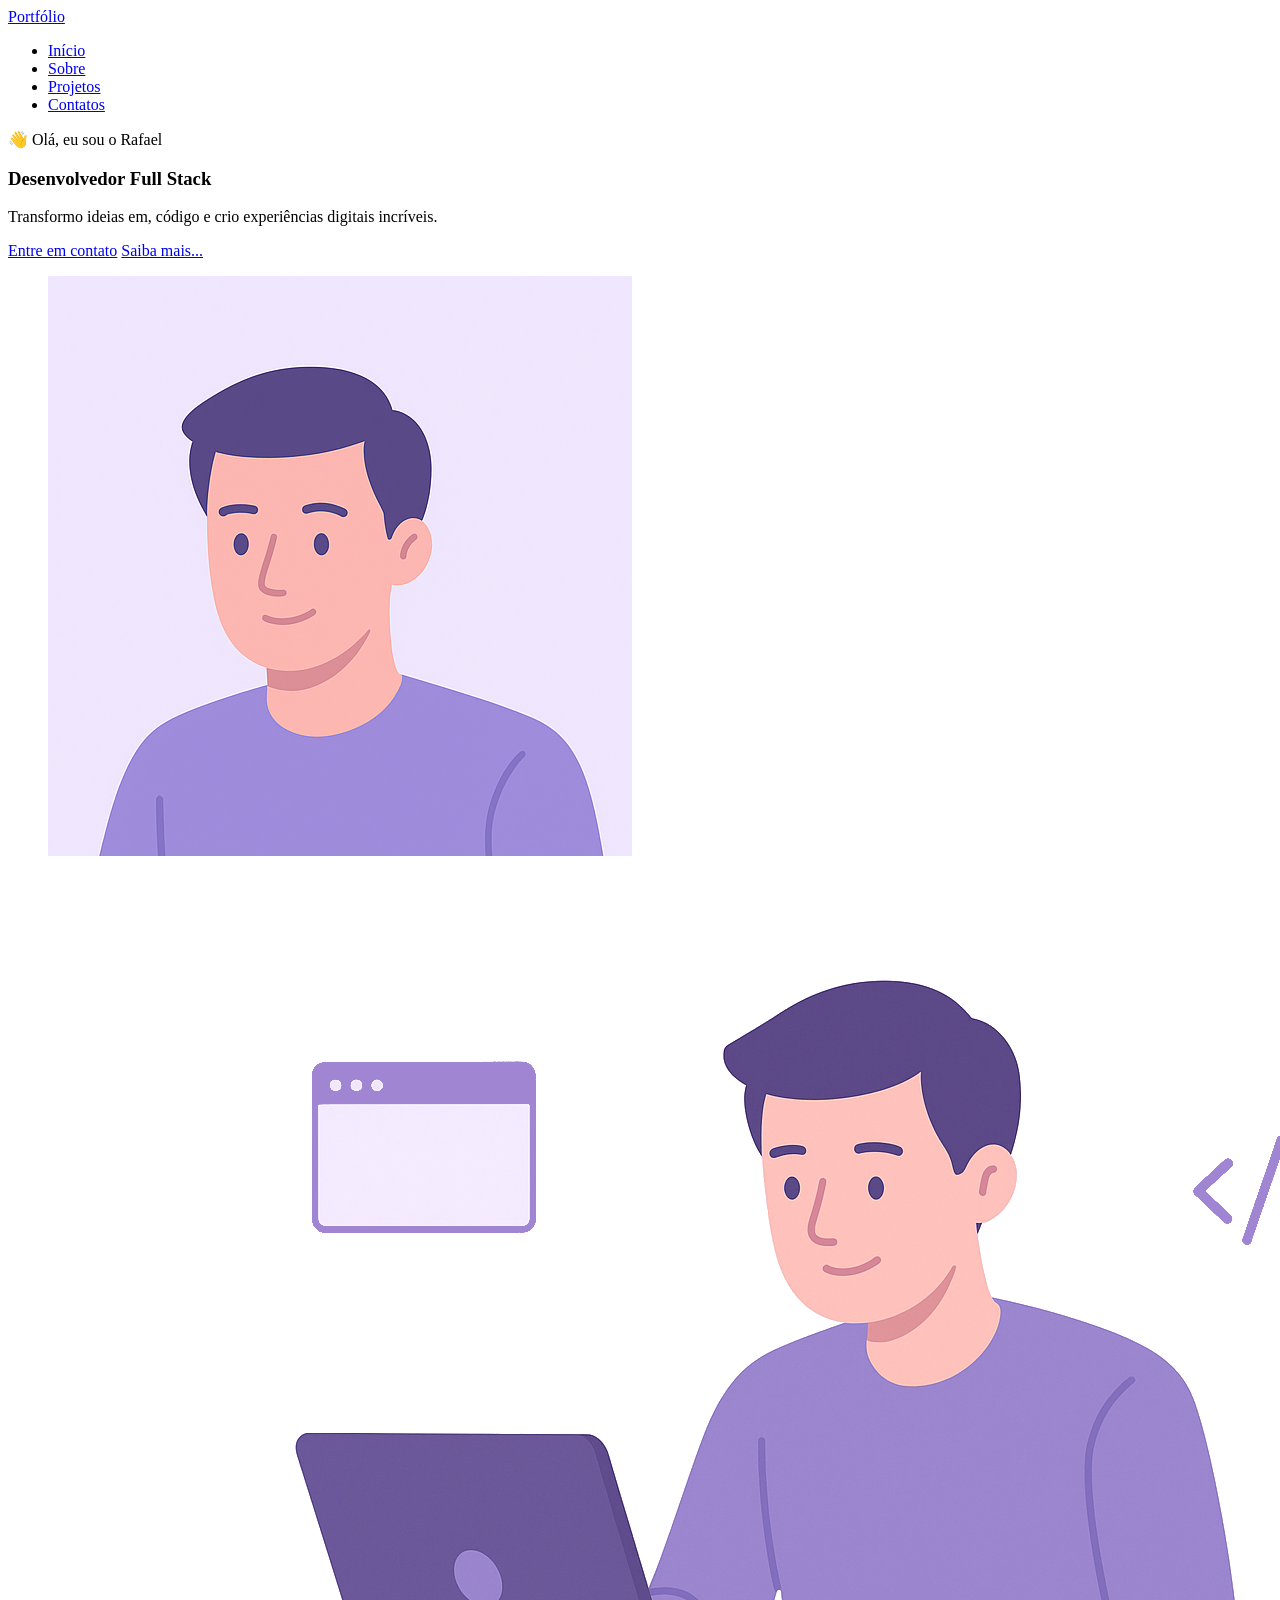
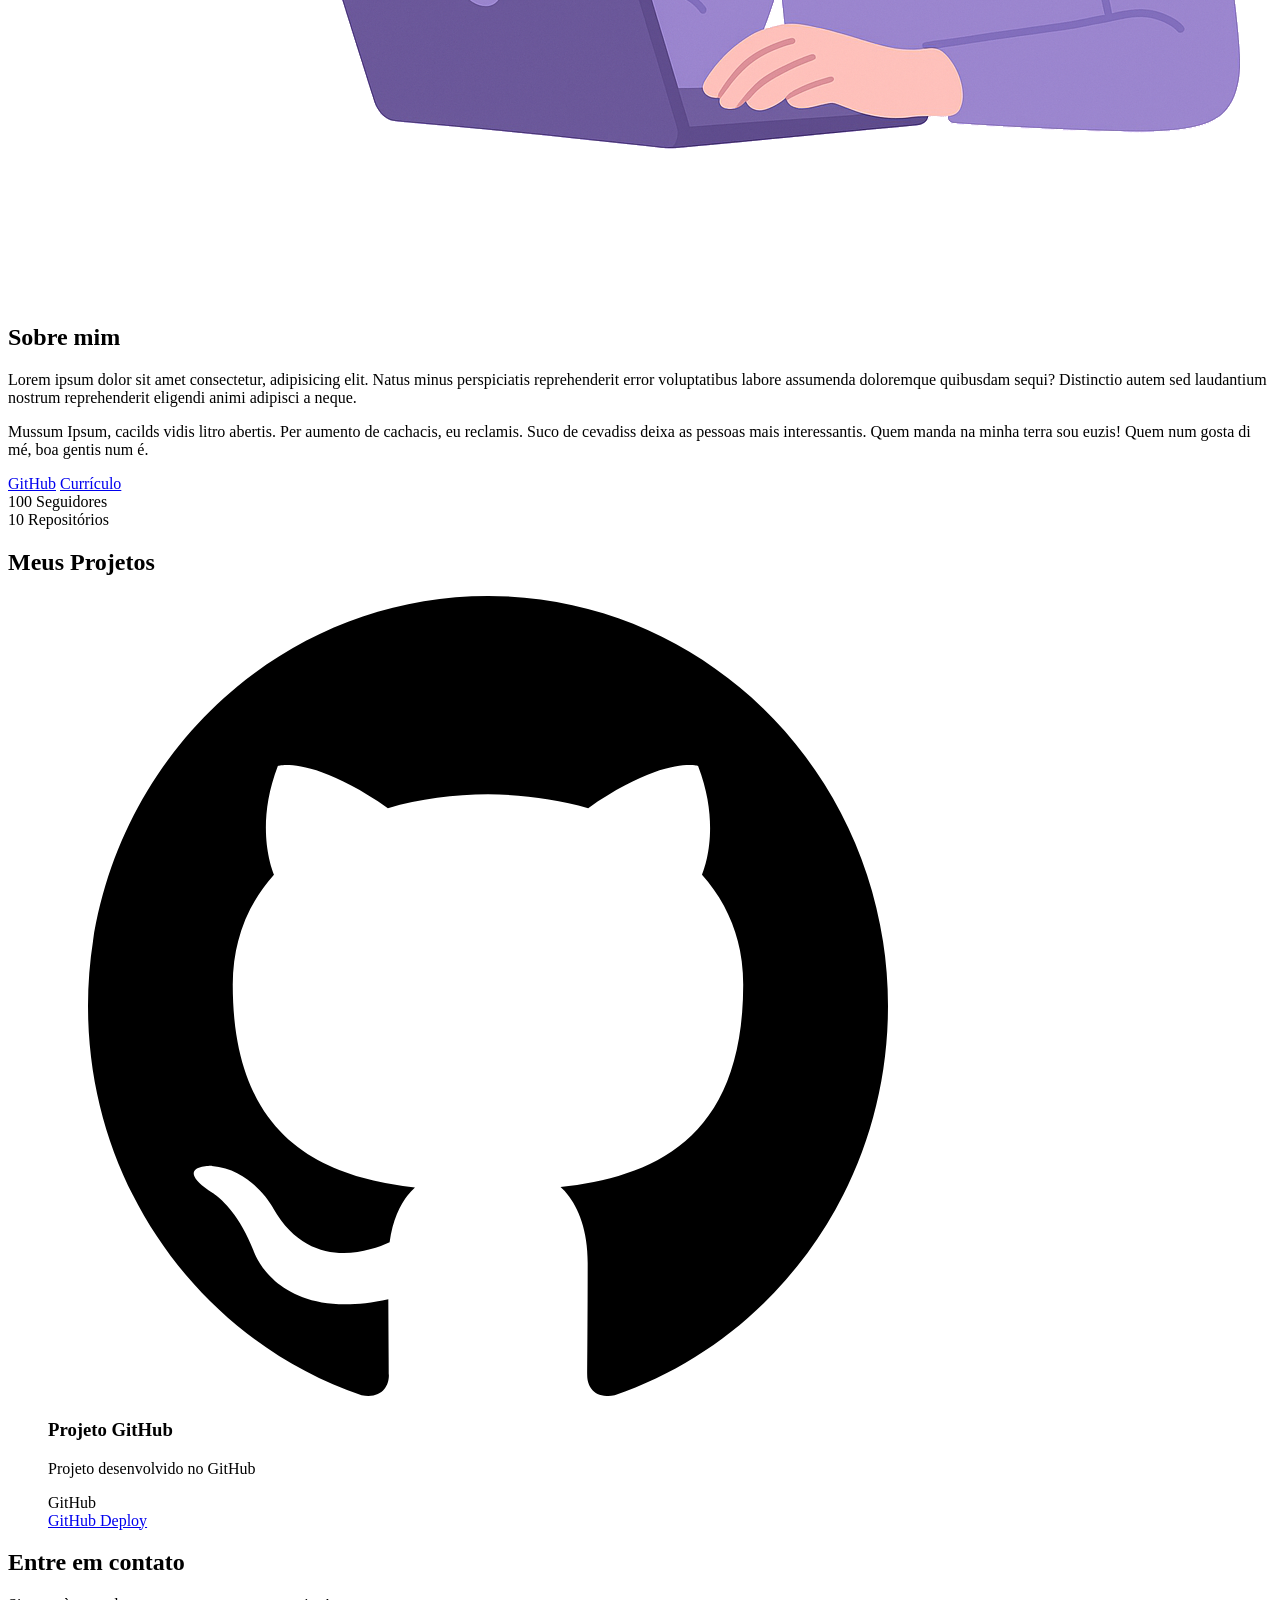
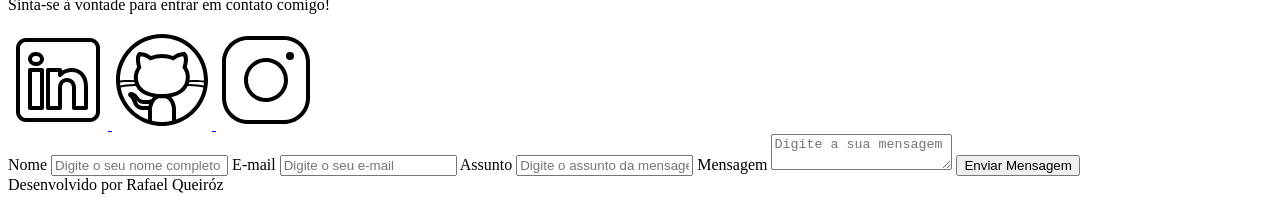
==== index.html @ 99bc1817 "✨ New Feature: Construção da página index.html" ====
<!DOCTYPE html>
<html lang="pt-br">
<head>
  <meta charset="UTF-8">
  <meta name="viewport" content="width=device-width, initial-scale=1.0">
  <meta name="author" content="Rafael Queiróz">
  <meta name ="description" content="Portfólio Pessoal do Rafael Queiróz, 
                desenvolvedor Full Stack especializado em criar experiências 
                digitais incríveis. Conheça meus projetos e entre em contato.">
  <meta name="robots" content="index, follow">

  <link rel="icon" type="image/svg+xml" href="./assets/img/favicon.svg">

  <title>Portfólio do Rafael</title>
</head>
<body>

  <!-- Cabeçalho da página -->
  <header>
    
    <!-- Título do Cabeçalho -->
    <a href="index.html" id="titulo">Portfólio</a>

    <!-- Menu de Navegação -->
    <nav>
      <ul class="menu-list">
        <li><a href="#hero">Início</a></li>
        <li><a href="#about">Sobre</a></li>
        <li><a href="#projects">Projetos</a></li>
        <li><a href="#contact">Contatos</a></li>
      </ul>
    </nav>
  </header>

  <!-- Seção Principal da página -->
  <main>

    <!-- Seção Hero -->
    <section id="hero" class="section-container hero-container">
      
      <!-- Boas Vindas -->
      <article class="hero-content">
        <span>👋 Olá, eu sou o Rafael</span>
        <h1>Desenvolvedor Full Stack</h1>
        <p>Transformo ideias em, 
           código e crio experiências digitais incríveis.</p>

        <div class="buttons-container">
          <a href="#contact" class="botao">Entre em contato</a>
          <a href="#about" class="botao-outline">Saiba mais...</a>
        </div>
      </article>

      <!-- Imagem da Seção Hero -->
      <figure class="hero-image">
        <img src="./assets/img/avatar_dev_man.svg"
             alt="Foto do autor do site"
             class="float-animation"
        >
      </figure>
    </section>
    
    <!-- Seção About -->
    <section id="about" class="section-container about-container">

      <!-- Imagem da Seção About -->
      <figure class="about-image">
        <img src="./assets/img/foto_dev_man.svg"
             alt="Foto do perfil do autor"
        >
      </figure>

      <!-- Conteúdo da Seção About -->
      <article class="about-content">

        <h2>Sobre mim</h2>
        <p>Lorem ipsum dolor sit amet consectetur, 
          adipisicing elit. Natus minus perspiciatis 
          reprehenderit error voluptatibus labore 
          assumenda doloremque quibusdam sequi? 
          Distinctio autem sed laudantium nostrum 
          reprehenderit eligendi animi adipisci 
          a neque.</p>
        <p>Mussum Ipsum, cacilds vidis litro abertis. 
          Per aumento de cachacis, eu reclamis. 
          Suco de cevadiss deixa as pessoas mais interessantis. 
          Quem manda na minha terra sou euzis! 
          Quem num gosta di mé, boa gentis num é.</p>

        <!-- Links (GitHub + Curriculo) e Dados do GitHub -->
        <div class="about-buttons-data">

          <!-- Links -->
          <div class="buttons-container">
            <a href="#" target="_blank" class="botao">GitHub</a>
            <a href="#" target="_blank" class="botao-outline">Currículo</a>
          </div>

          <!-- Dados - GitHub -->
          <div class="data-container">

            <!-- Nº de Seguidores -->
            <div class="data-item">
              <span class="data-number">100</span>
              <span class="data-label">Seguidores</span>
            </div>

            <!-- Nº de Repositórios Públicos -->
            <div class="data-item">
              <span class="data-number">10</span>
              <span class="data-label">Repositórios</span>
            </div>

          </div>

        </div>
      </article>
      
    </section>
    
    <!-- Seção Projects -->
    <section id="projects" class="section-container projects-container">

      <h2>Meus Projetos</h2>

      <!-- Swiper Container -->
      <div class="swiper projects-swiper">
        <div class="swiper-wrapper">

          <figure class="swiper-slide">

            <article class="project-card">

              <!-- Ícone da Tecnologia padrão do projeto -->
              <figure class="project-image">
                <img src="./assets/icons/languages/github.svg"
                     alt="Ícone do GitHub"
                >
              </figure>

              <!-- Conteúdo do Projeto -->
              <div class="project-content">

                <h3>Projeto GitHub</h3>
                <p>Projeto desenvolvido no GitHub</p>

                <!-- Tags do Projeto -->
                <div class="project-tags">
                  <span class="tag">GitHub</span>
                </div>

                <!-- Links do Projeto -->
                <div class="project-buttons">
                  <a href="#" target="_blank" class="botao botao-sm">
                    GitHub
                  </a>
                  <a href="#" target="_blank" class="botao-outline botao-sm">
                    Deploy
                  </a>
                </div>

              </div>

            </article>

          </div>

        </div>

        <!-- Botões de Navegação -->
        <div class="swiper-button-next"></div>
        <div class="swiper-button-prev"></div>

        <!-- Paginação -->
        <div class="swiper-pagination"></div>

      </div>

    </section>
    
    <!-- Seção Contact -->
    <section id="contact" class="section-container contact-container">

      <!-- Redes Sociais -->
      <article class="contact-info">

        <h2>Entre em contato</h2>
        <p>Sinta-se à vontade para entrar em contato comigo!</p>

        <!-- Links para as Redes Sociais -->
        <div class="social-container">
          <a href="#" target="_blank" class="social-icon" aria-label="Linkedin">
            <img src="./assets/icons/social/linkedin.svg"
                 alt="Link para o LinkedIn"
            >
          </a>

           <a href="#" target="_blank" class="social-icon" aria-label="GitHub">
            <img src="./assets/icons/social/github.svg"
                 alt="Link para o GitHub"
            >
          </a>

           <a href="#" target="_blank" class="social-icon" aria-label="Instagram">
            <img src="./assets/icons/social/instagram.svg"
                 alt="Link para o Instagram"
            >
          </a>
        </div>

      </article>

      <!-- Formulário de Contato -->
      <form id="formulario">

        <label for="nome">Nome</label>
        <input id="nome" name="nome" type="text" placeholder="Digite o seu nome completo">
        <span id="erro-nome"></span>

        <label for="email">E-mail</label>
        <input id="email" name="email" type="text" placeholder="Digite o seu e-mail">
        <span id="erro-email"></span>

        <label for="assunto">Assunto</label>
        <input id="assunto" name="assunto" type="text" placeholder="Digite o assunto da mensagem">
        <span id="erro-assunto"></span>

        <label for="mensagem">Mensagem</label>
        <textarea id="mensagem" name="mensagem" placeholder="Digite a sua mensagem"></textarea>
        <span id="erro-mensagem"></span>

        <button class="botao" type="submit">Enviar Mensagem</button>

      </form>

    </section>

  </main>

  <!-- Rodapé da página -->
  <footer>
    Desenvolvido por Rafael Queiróz
  </footer>
</body>
</html>
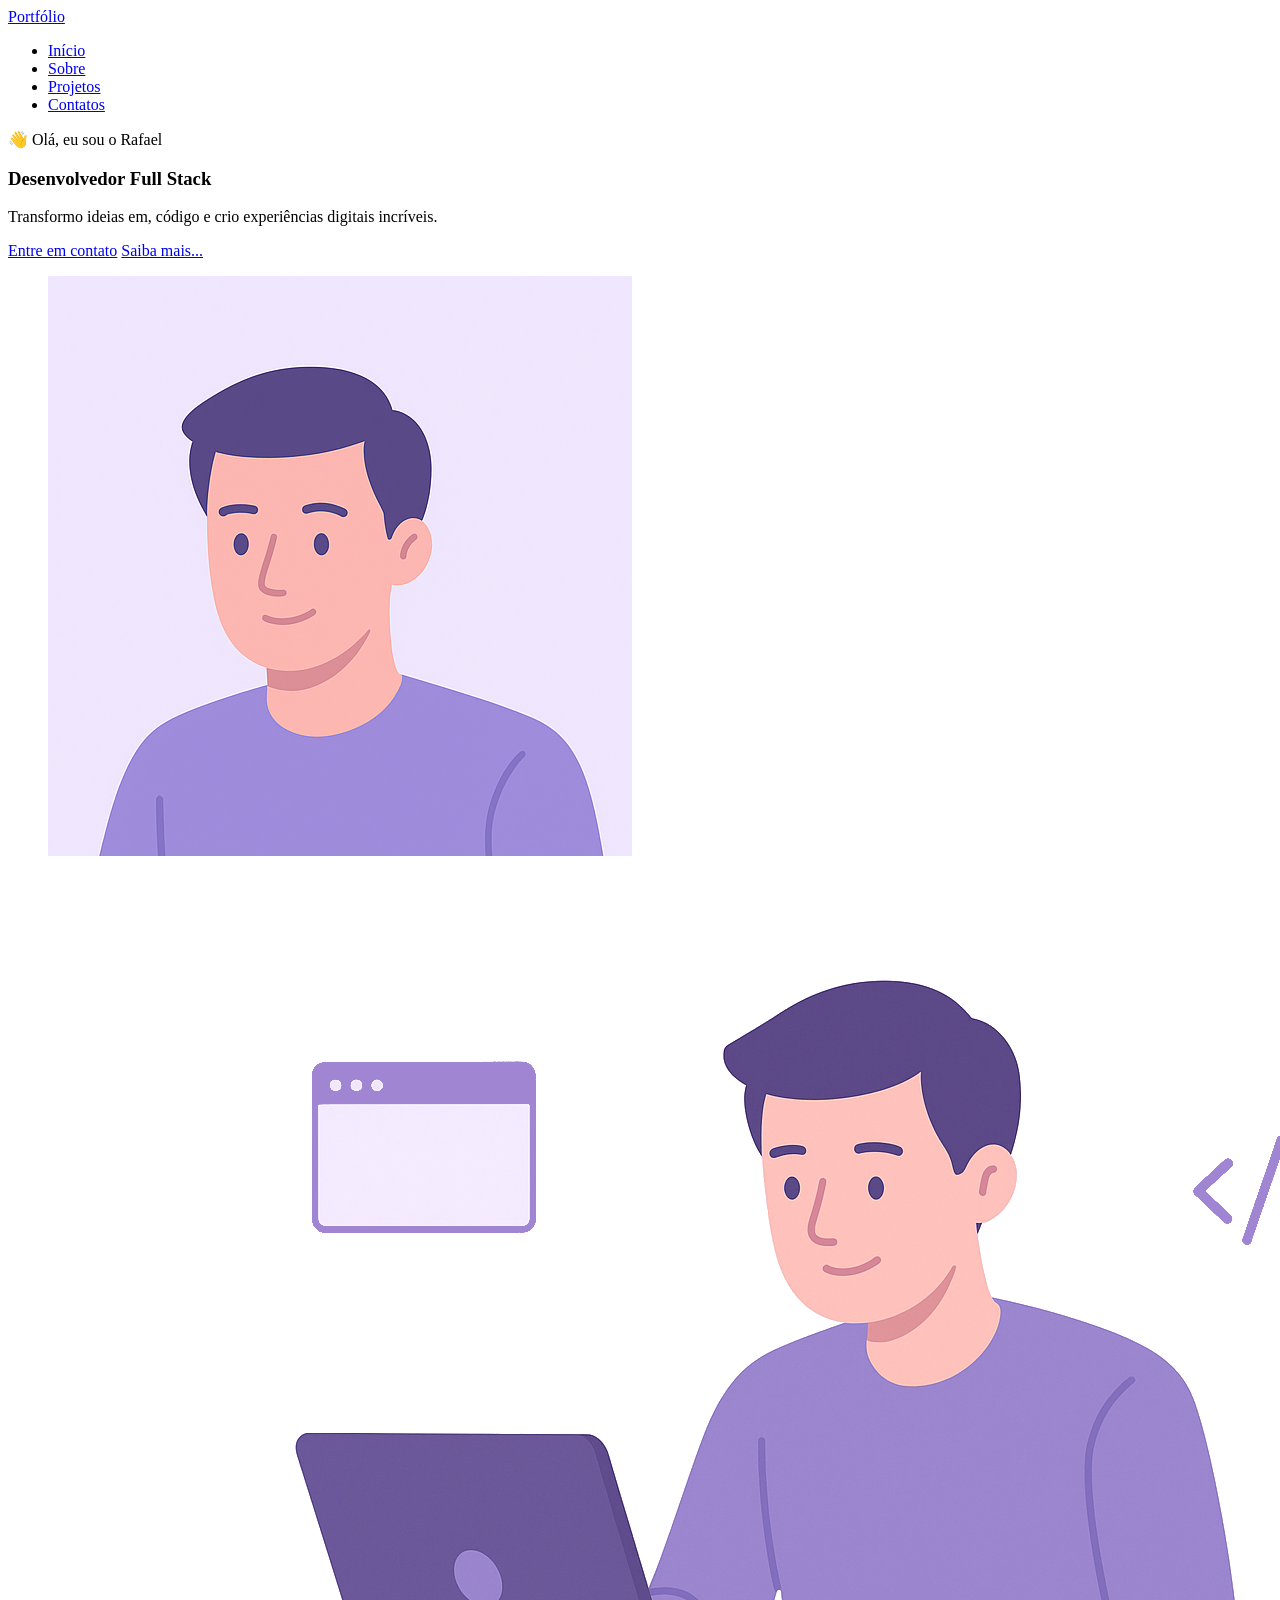
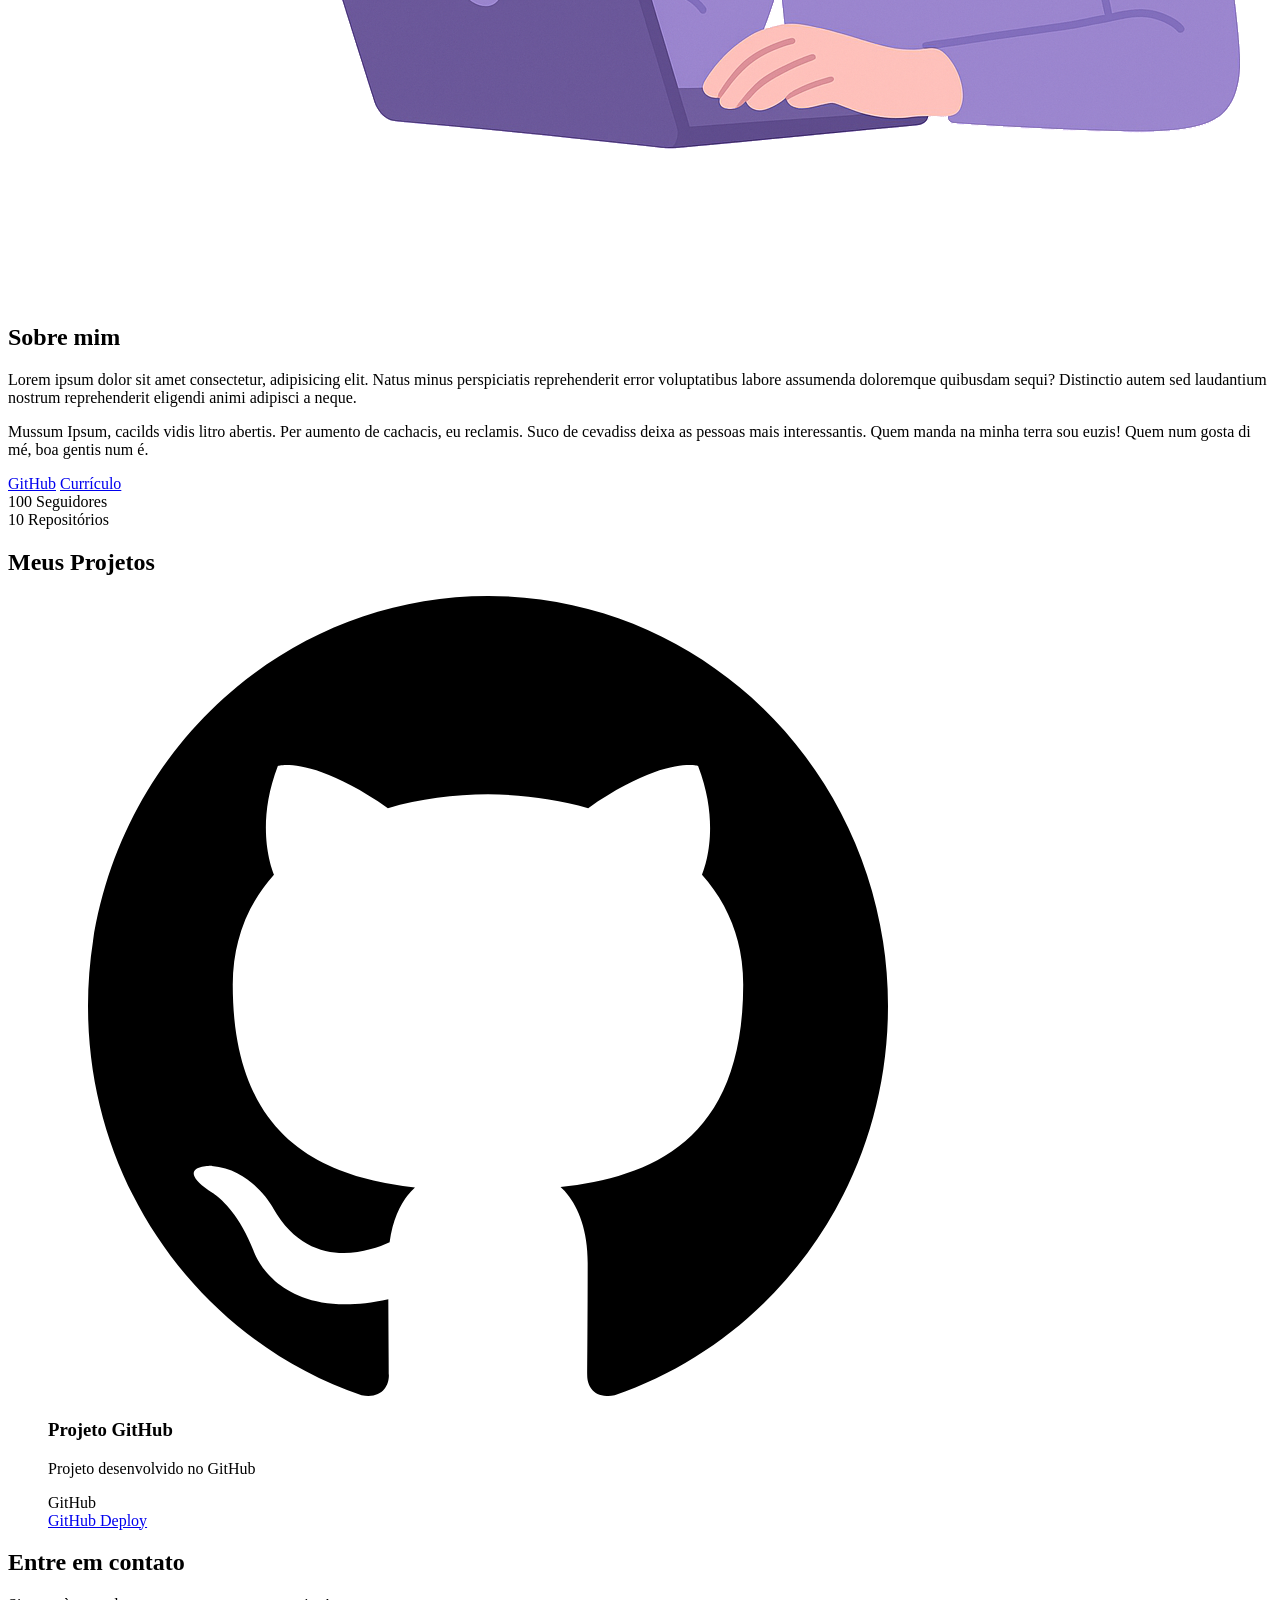
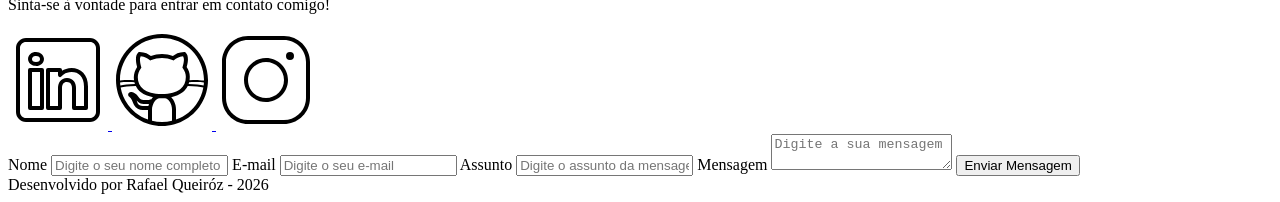
==== commit df859ecc: "✨ New Feature:  Construção da página success e correção da página index" ====
--- a/index.html
+++ b/index.html
@@ -18,18 +18,22 @@
   <!-- Cabeçalho da página -->
   <header>
     
-    <!-- Título do Cabeçalho -->
-    <a href="index.html" id="titulo">Portfólio</a>
-
-    <!-- Menu de Navegação -->
-    <nav>
-      <ul class="menu-list">
-        <li><a href="#hero">Início</a></li>
-        <li><a href="#about">Sobre</a></li>
-        <li><a href="#projects">Projetos</a></li>
-        <li><a href="#contact">Contatos</a></li>
-      </ul>
-    </nav>
+    <div class="menu-content">
+    
+      <!-- Título do Cabeçalho -->
+      <a href="index.html" id="titulo">Portfólio</a>
+
+      <!-- Menu de Navegação -->
+      <nav>
+        <ul class="menu-list">
+          <li><a href="#hero">Início</a></li>
+          <li><a href="#about">Sobre</a></li>
+          <li><a href="#projects">Projetos</a></li>
+          <li><a href="#contact">Contatos</a></li>
+        </ul>
+      </nav>
+
+    </div>
   </header>
 
   <!-- Seção Principal da página -->
@@ -239,7 +243,7 @@
 
   <!-- Rodapé da página -->
   <footer>
-    Desenvolvido por Rafael Queiróz
+    Desenvolvido por Rafael Queiróz - 2026
   </footer>
 </body>
 </html>
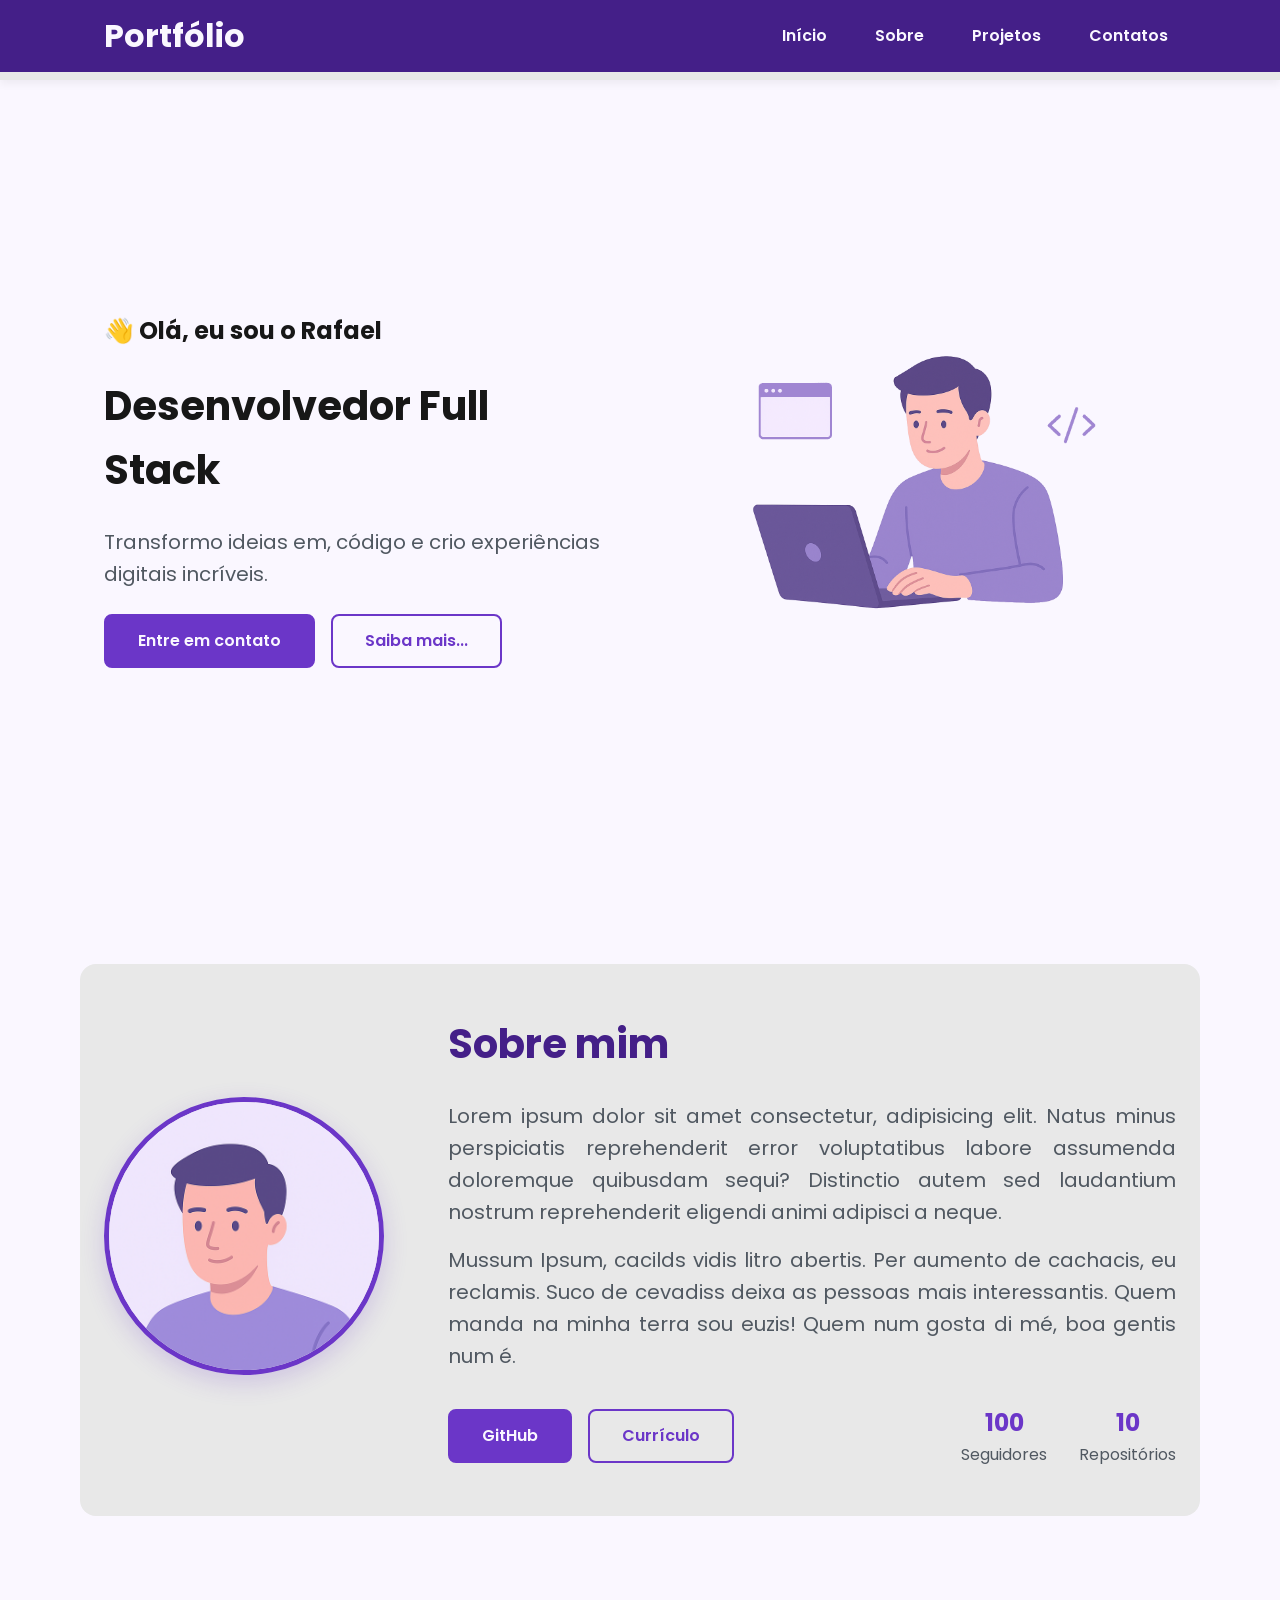
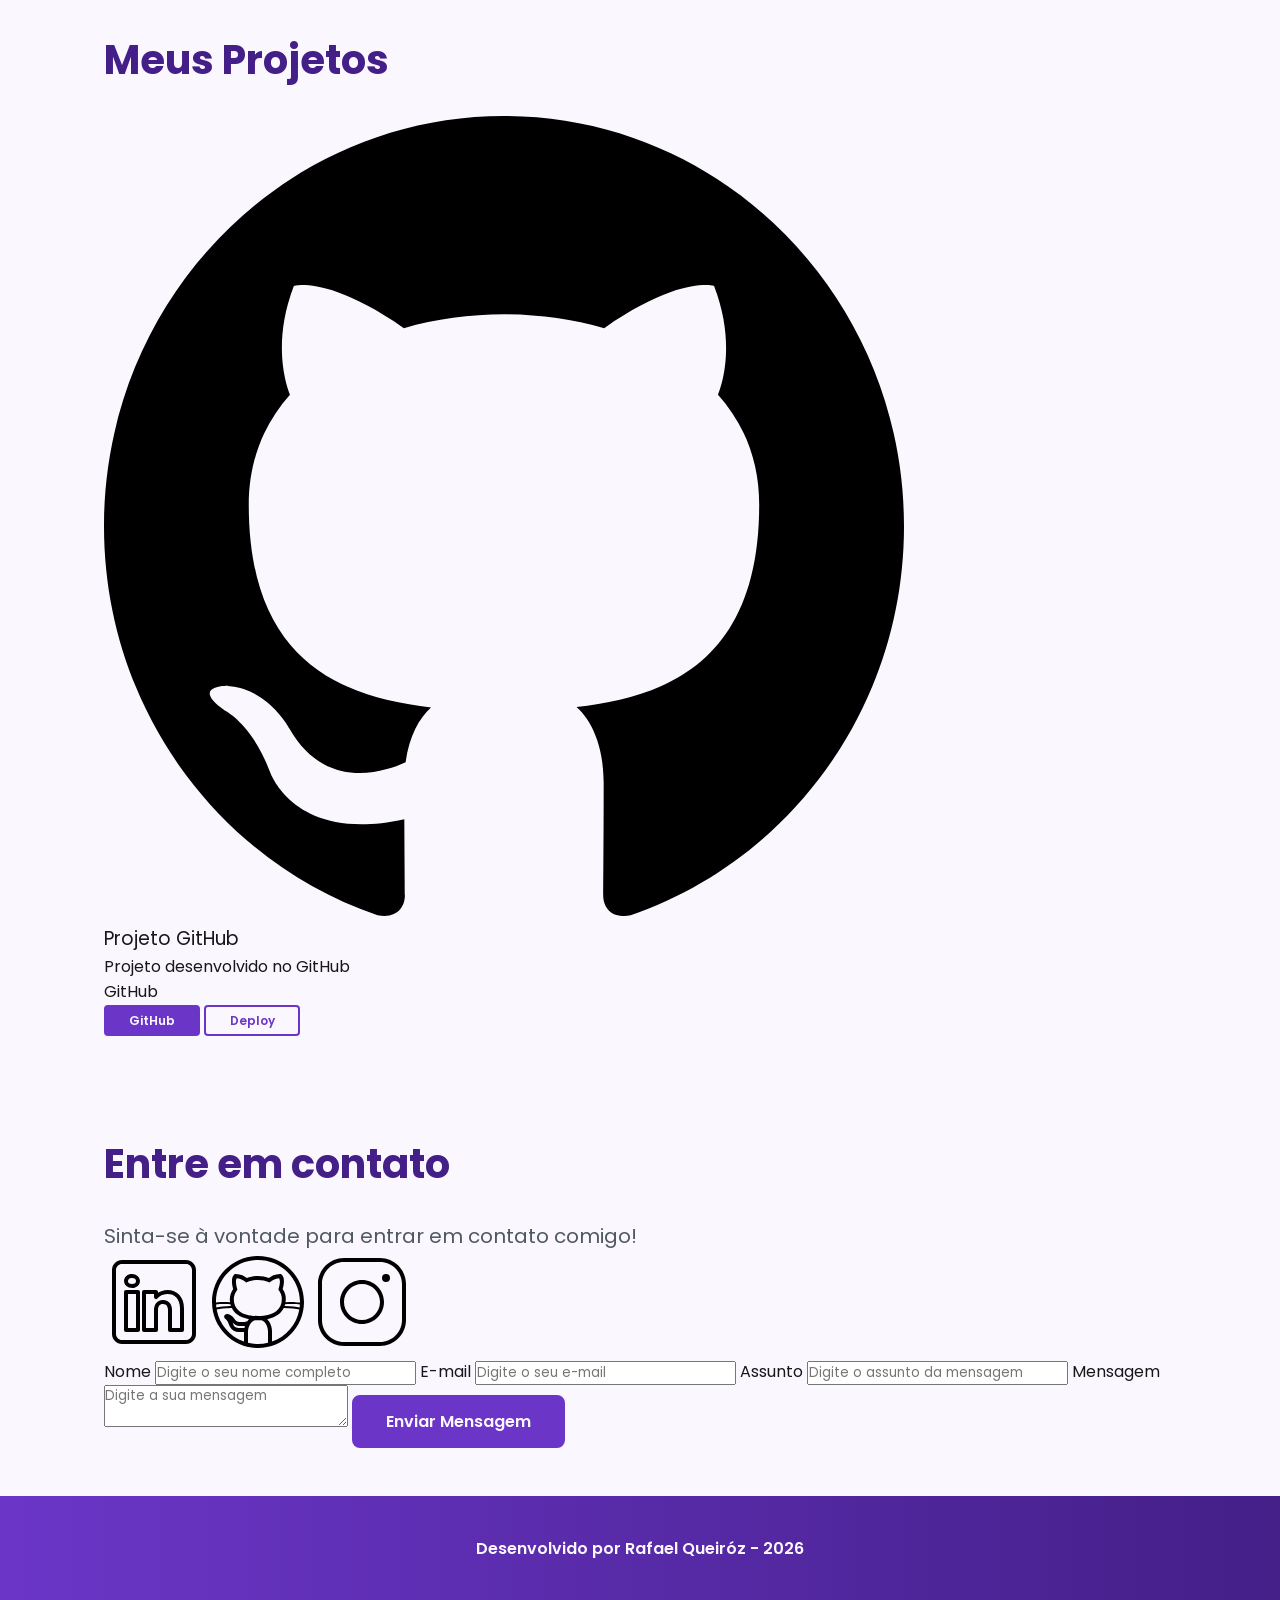
==== commit 3251773f: "✨ New Feature: Construção da Folha de estilos style.css" ====
--- a/index.html
+++ b/index.html
@@ -1,6 +1,14 @@
 <!DOCTYPE html>
 <html lang="pt-br">
 <head>
+
+  <!-- Fontes do Google -->
+  <link rel="preconnect" href="https://fonts.googleapis.com">
+  <link rel="preconnect" href="https://fonts.gstatic.com" crossorigin>
+
+  <!-- Fonte do Google - Poppins -->
+  <link href="https://fonts.googleapis.com/css2?family=Poppins&display=swap" rel="stylesheet">
+
   <meta charset="UTF-8">
   <meta name="viewport" content="width=device-width, initial-scale=1.0">
   <meta name="author" content="Rafael Queiróz">
@@ -10,6 +18,9 @@
   <meta name="robots" content="index, follow">
 
   <link rel="icon" type="image/svg+xml" href="./assets/img/favicon.svg">
+
+  <!-- CSS principal da página -->
+  <link rel="stylesheet" href="./assets/css/style.css">
 
   <title>Portfólio do Rafael</title>
 </head>
@@ -34,6 +45,7 @@
       </nav>
 
     </div>
+
   </header>
 
   <!-- Seção Principal da página -->
@@ -57,7 +69,7 @@
 
       <!-- Imagem da Seção Hero -->
       <figure class="hero-image">
-        <img src="./assets/img/avatar_dev_man.svg"
+        <img src="./assets/img/foto_dev_man.svg"
              alt="Foto do autor do site"
              class="float-animation"
         >
@@ -69,7 +81,7 @@
 
       <!-- Imagem da Seção About -->
       <figure class="about-image">
-        <img src="./assets/img/foto_dev_man.svg"
+        <img src="./assets/img/avatar_dev_man.svg"
              alt="Foto do perfil do autor"
         >
       </figure>
--- a/assets/css/style.css
+++ b/assets/css/style.css
@@ -0,0 +1,406 @@
+/* Reset do Navegador */
+* {
+  margin: 0;
+  padding: 0;
+  box-sizing: border-box;
+  font-family: 'Poppins', sans-serif;
+  font-weight: 400;
+  text-decoration: none;
+  outline: none;
+}    
+
+/* Variáveis */
+:root {
+    /* Paleta de Cores - Purple */
+    --purple-50: #f4eaff;
+    --purple-100: #e9dcfa;
+    --purple-200: #cdb3f0;
+    --purple-300: #b186e5;
+    --purple-400: #9460db;
+    --purple-500: #6b36c8;
+    --purple-600: #5b2ca0;
+    --purple-700: #4c2177;
+    --purple-800: #441f88;
+    --purple-900: #2a0e4d;
+    --purple-950: #1a0730;
+
+    /* Cores Neutras */
+    --gray-200: #e8e8e8;
+    --gray-400: #505861;
+    --black: #171717;
+    --white: #FAF7FF;
+
+    /* Cores de Estado */
+    --error: #e63946;
+
+    /* Sombras */
+    --shadow-sm: 0 0.25rem 0.5rem rgba(0, 0, 0, 0.05);
+    --shadow-md: 0 0.25rem 0.75rem rgba(107, 54, 200, 0.3);
+    --shadow-lg: 0 0.5rem 1.5rem rgba(107, 54, 200, 0.2);
+
+    /* Espaçamentos */
+    --spacing-xs: 0.5rem;
+    --spacing-sm: 1rem;
+    --spacing-md: 1.5rem;
+    --spacing-lg: 2rem;
+    --spacing-xl: 3rem;
+    --spacing-2xl: 4rem;
+
+    /* Tamanhos de Fonte */
+    --text-sm: 0.75rem;
+    --text-base: 1rem;
+    --text-lg: 1.25rem;
+    --text-xl: 1.5rem;
+    --text-2xl: 2rem;
+    --text-3xl: 2.5rem;
+
+    /* Border Radius */
+    --radius-sm: 0.25rem;
+    --radius-md: 0.5rem;
+    --radius-lg: 1rem;
+    --radius-xl: 2rem;
+    --radius-full: 50%;
+
+    /* Animação Padrão */
+    --transition-default: all 0.3s ease;
+}
+
+/* Configurações Básicas */
+
+html {
+  scroll-behavior: smooth;
+}
+
+body {
+  display: flex;
+  flex-direction: column;
+  min-height: 100vh;
+  background-color: var(--white);
+  line-height: 1.6;
+  color: var(--black);
+}
+
+main {
+  flex: 1;
+}
+
+/* Seções - Base Comum */
+
+.section-container {
+  max-width: 70rem;
+  margin: 0 auto;
+  padding: var(--spacing-xl) var(--spacing-md);
+  scroll-margin-top: 6rem;
+}
+
+/* Botões */
+
+.buttons-container {
+  display: flex;
+  gap: var(--spacing-sm);
+}
+
+.botao,
+.botao-outline {
+  display: inline-block;
+  padding: 0.75rem 2rem;
+  border: 0.15rem solid transparent;
+  border-radius: var(--radius-md);
+  font-size: var(--text-base);
+  font-weight: 600;
+  text-align: center;
+  cursor: pointer;
+  transition: var(--transition-default);
+}
+
+.botao {
+  border-color: var(--purple-500);
+  background-color: var(--purple-500);
+  color: var(--white);
+}
+
+.botao:hover {
+  border-color: var(--purple-800);
+  background-color: var(--purple-800);
+  box-shadow: var(--shadow-md);
+  transform: translateY(-0.25rem);
+}
+
+.botao-outline {
+  border-color: var(--purple-500);
+  background-color: transparent;
+  color: var(--purple-500);
+}
+
+.botao-outline:hover {
+  border-color: var(--purple-500);
+  background-color: var(--purple-500);
+  color: var(--white);
+  transform: translateY(-0.25rem);
+}
+
+/* Botões pequenos - Card Projetos */
+
+.botao.botao-sm,
+.botao-outline.botao-sm {
+  min-width: 6rem;
+  padding: 0.25rem var(--spacing-sm);
+  border-width: 0.125rem;
+  border-radius: 0.25rem;
+  font-size: var(--text-sm);
+}
+
+/* Seção Header - Cabeçalho e Menu */
+
+header {
+  position: sticky;
+  top: 0;
+  z-index: 1000;
+  width: 100%;
+  height: 5rem;
+  border-bottom: var(--spacing-xs) solid var(--gray-200);
+  box-shadow: var(--shadow-sm);
+  background-color: var(--purple-800);
+}
+
+header a {
+  font-weight: 600;
+  color: var(--white);
+  transition: color 0.3s ease;
+}
+
+header a:hover {
+  color: var(--purple-100);
+}
+
+#titulo {
+  font-size: var(--text-2xl);
+  font-weight: 700;
+}
+
+.menu-content {
+  display: flex;
+  justify-content: space-between;
+  align-items: center;
+  max-width: 70rem;
+  height: 100%;
+  margin: 0 auto;
+  padding: 0 var(--spacing-md);
+}
+
+.menu-list {
+  display: flex;
+  gap: var(--spacing-lg);
+  list-style: none;
+}
+
+.menu-list a {
+  padding: var(--spacing-xs);
+}
+
+/* Seção Hero */
+
+.hero-container {
+  display: flex;
+  align-items: center;
+  gap: var(--spacing-2xl);
+  min-height: calc(100vh - 5rem);
+}
+
+.hero-content {
+  display: flex;
+  flex: 1;
+  flex-direction: column;
+  gap: var(--spacing-md);
+
+}
+
+.hero-content span {
+  font-size: var(--text-xl);
+  font-weight: 700;
+}
+
+.hero-content h1 {
+  font-size: var(--text-3xl);
+  font-weight: 700;
+}
+
+.hero-content p,
+.about-content p,
+.contact-info p {
+  font-size: var(--text-lg);
+  color: var(--gray-400);
+}
+
+.hero-image {
+  display: flex;
+  flex: 1;
+  justify-content: center;
+}
+
+.hero-image img {
+  width: 100%;
+  max-width: 100%;
+  border-radius: var(--radius-xl);
+}
+
+/* Animação Flutuante */
+@keyframes float {
+  
+  0%,
+  100% {
+    transform: translateY(0);
+  }
+
+  50% {
+    transform: translateY(-1.25rem);
+  }
+
+}
+
+/* Usa animação */
+.float-animation {
+  animation: float 3s ease-in-out infinite;
+}
+
+/* About */
+
+.about-container {
+    display: flex;
+    align-items: center;
+    gap: var(--spacing-2xl);
+    margin: var(--spacing-2xl) auto;
+    border-radius: var(--radius-lg);
+    background-color: var(--gray-200);
+}
+
+.about-image {
+    flex: 0 0 17.5rem;
+}
+
+.about-image img {
+    width: 100%;
+    border: 0.35rem solid var(--purple-500);
+    border-radius: var(--radius-full);
+    box-shadow: var(--shadow-lg);
+}
+
+.about-content h2,
+.projects-container h2,
+.contact-info h2 {
+    margin-bottom: var(--spacing-md);
+    font-size: var(--text-3xl);
+    font-weight: 700;
+    color: var(--purple-800);
+}
+
+.about-content p {
+    margin-bottom: var(--spacing-sm);
+    text-align: justify;
+}
+
+.about-buttons-data {
+    display: flex;
+    justify-content: space-between;
+    align-items: center;
+    gap: var(--spacing-lg);
+    margin-top: var(--spacing-lg);
+}
+
+.about-buttons-data .botao {
+    margin-right: auto;
+}
+
+.data-container {
+    display: flex;
+    gap: var(--spacing-lg);
+    margin-top: 0;
+}
+
+.data-item {
+    display: flex;
+    flex-direction: column;
+    align-items: center;
+}
+
+.data-number {
+    font-size: var(--text-xl);
+    font-weight: 700;
+    text-align: center;
+    color: var(--purple-500);
+}
+
+.data-label {
+    font-size: var(--text-base);
+    text-align: center;
+    color: var(--gray-400);
+}
+
+/* Projects */
+
+
+
+/* Footer */
+
+footer {
+    padding: 2.5rem;
+    background: linear-gradient(to right, var(--purple-500), var(--purple-800));
+    font-weight: 600;
+    text-align: center;
+    color: var(--white);
+}
+
+/* Página Success */
+
+.success-container {
+    display: flex;
+    flex-direction: column;
+    justify-content: center;
+    align-items: center;
+    width: 100%;
+    min-height: calc(100vh - 12.5rem);
+    padding: var(--spacing-xl) var(--spacing-md);
+}
+
+.success-content {
+    display: flex;
+    flex-direction: column;
+    align-items: center;
+    gap: var(--spacing-md);
+    max-width: 37.5rem;
+    text-align: center;
+}
+
+.success-content h1 {
+    font-size: var(--text-3xl);
+    font-weight: 700;
+    color: var(--purple-800);
+}
+
+.success-content h2 {
+    font-size: var(--text-lg);
+    color: var(--gray-400);
+}
+
+.success-icon {
+    display: flex;
+    align-items: center;
+    justify-content: center;
+    width: 7.5rem;
+    height: 7.5rem;
+    border-radius: var(--radius-full);
+    background-color: var(--purple-100);
+}
+
+.success-icon img {
+    width: 6rem;
+    height: 6rem;
+    filter: brightness(0) 
+            saturate(100%) 
+            invert(11%) 
+            sepia(69%) 
+            saturate(3759%) 
+            hue-rotate(256deg) 
+            brightness(101%) 
+            contrast(96%);
+}
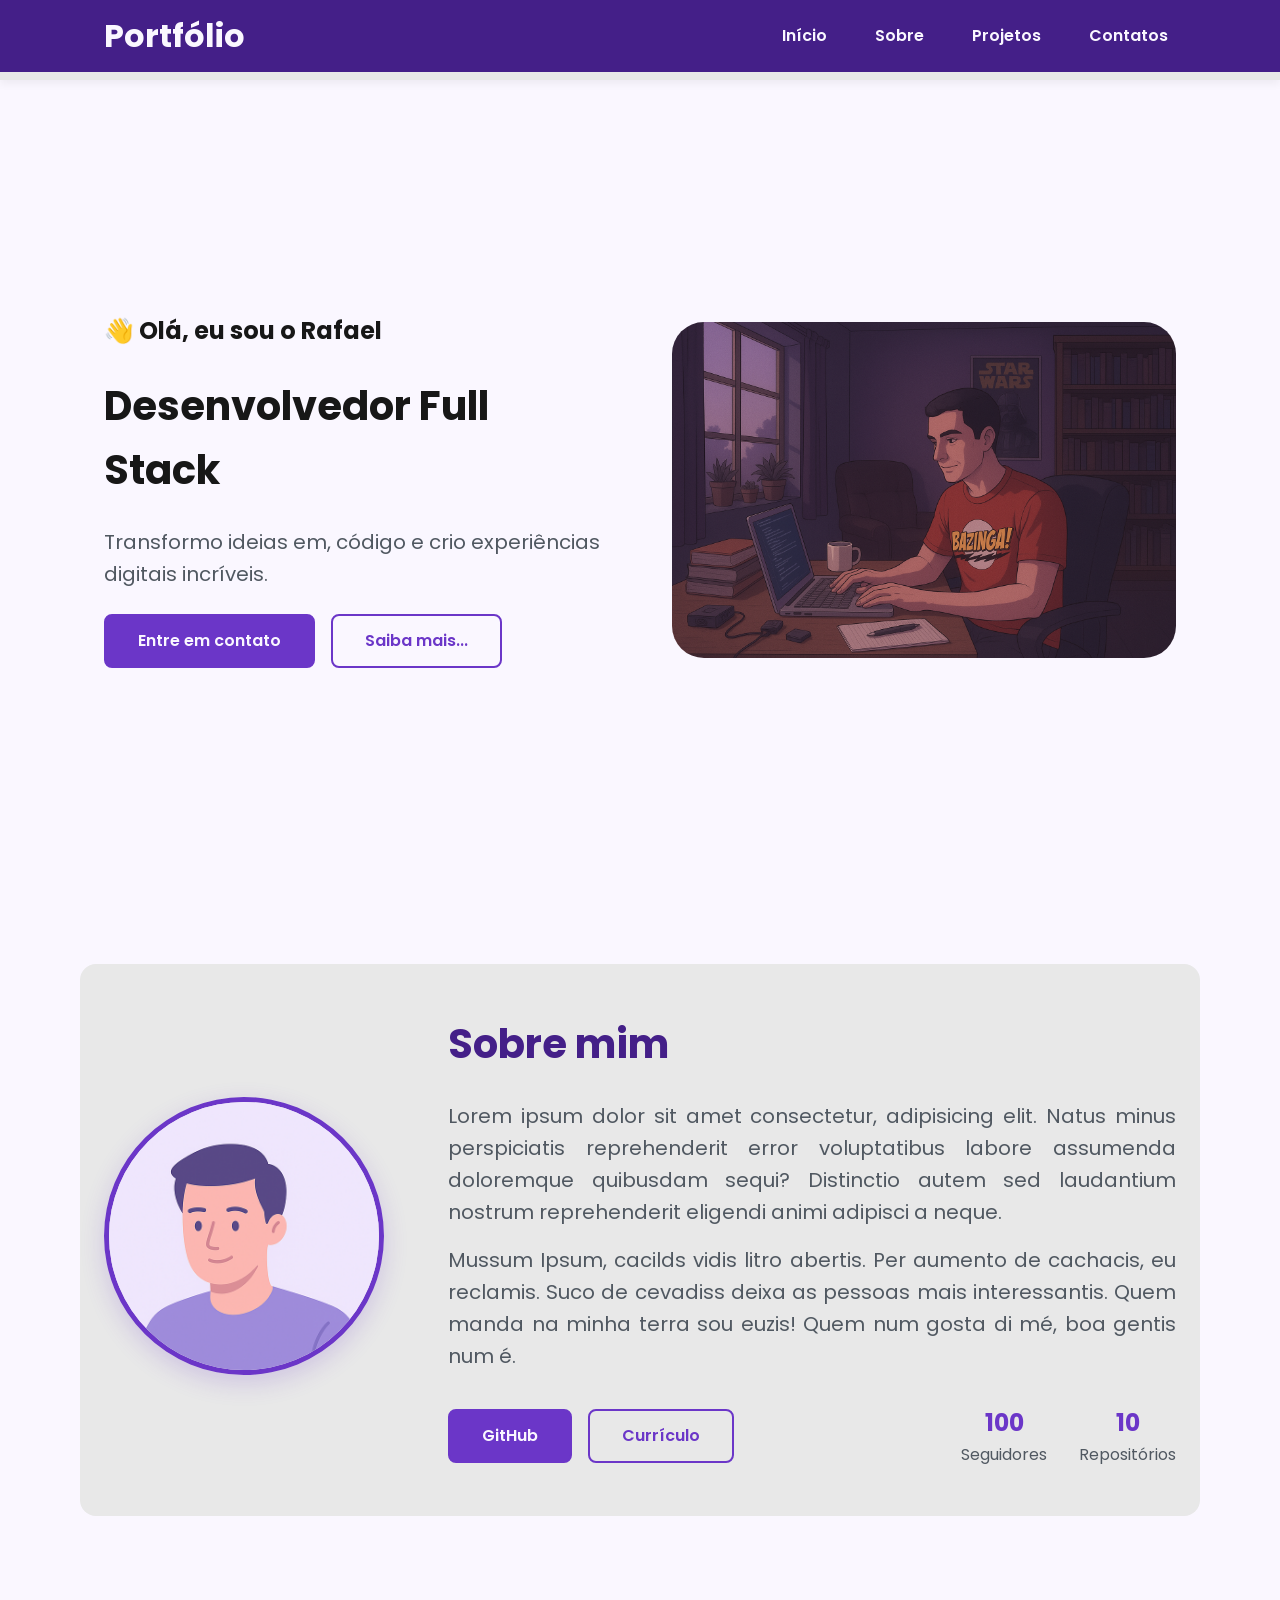
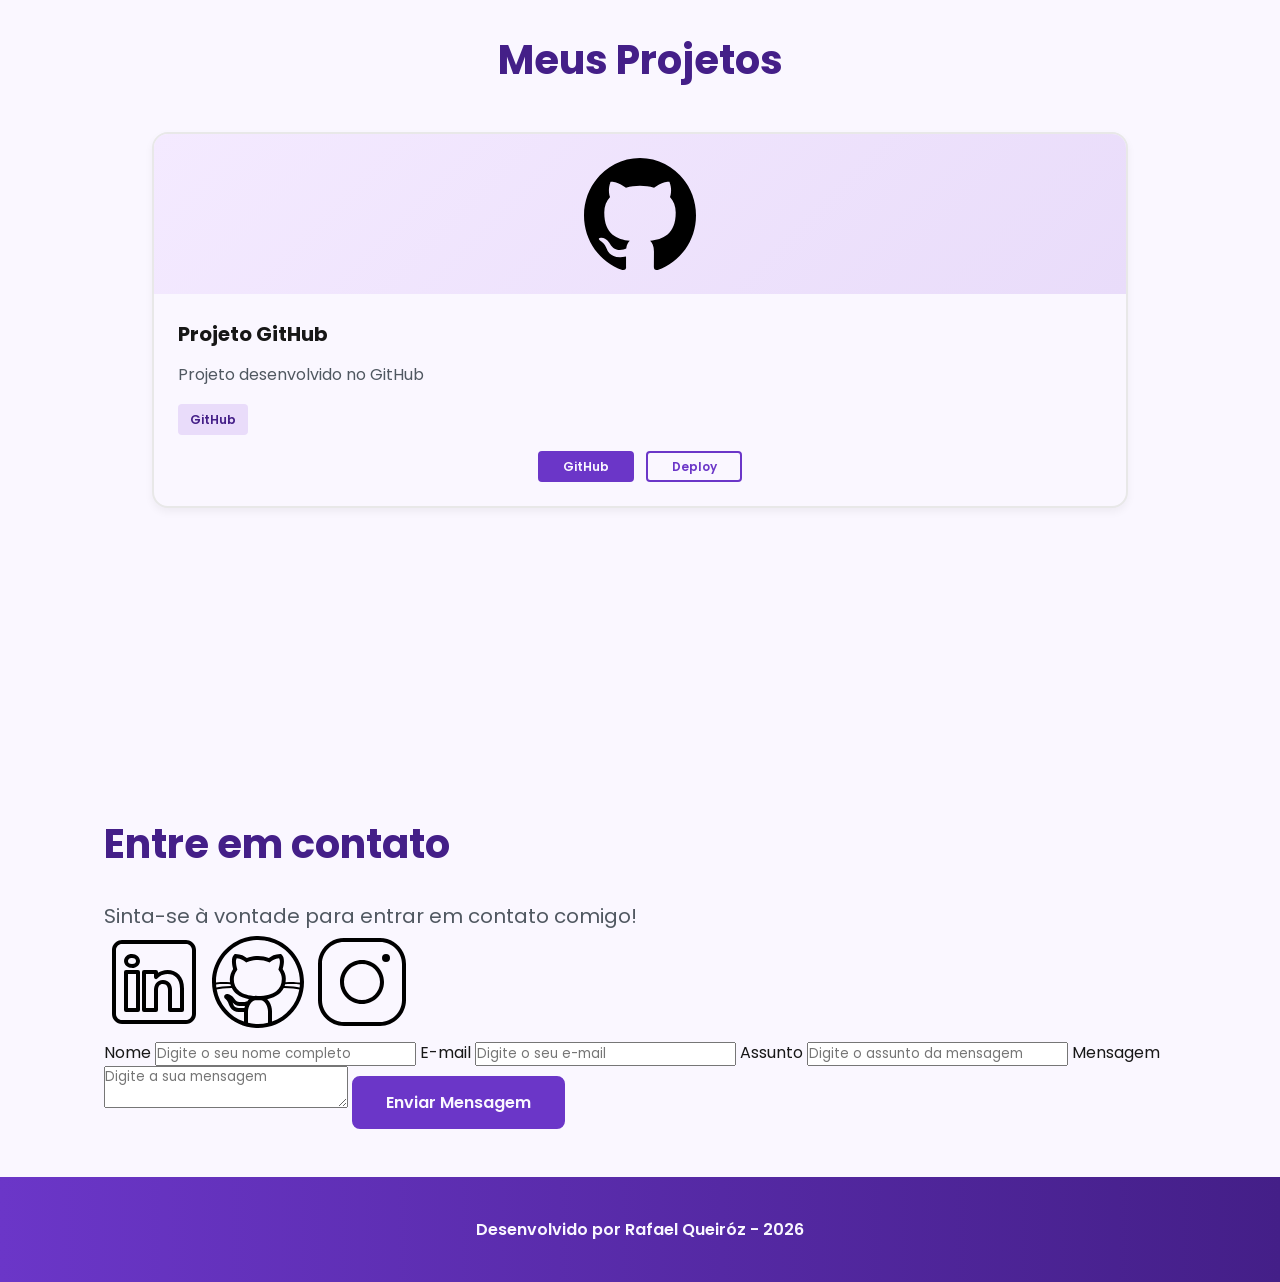
==== commit 148398bf: "💄 UI:  Estilização da Seção Projects" ====
--- a/index.html
+++ b/index.html
@@ -69,7 +69,7 @@
 
       <!-- Imagem da Seção Hero -->
       <figure class="hero-image">
-        <img src="./assets/img/foto_dev_man.svg"
+        <img src="./assets/img/eu.png"
              alt="Foto do autor do site"
              class="float-animation"
         >
--- a/assets/css/style.css
+++ b/assets/css/style.css
@@ -338,7 +338,141 @@
 
 /* Projects */
 
-
+.projects-container {
+  scroll-margin-top: 3rem;
+  margin: var(--spacing-2xl) auto; 
+  text-align: center;
+}
+
+.projects-swiper {
+  position: relative;
+  width: 100%;
+  padding: var(--spacing-sm) var(--spacing-xl) var(--spacing-xl);
+  overflow: hidden;
+}
+
+/* Card Projetos */
+
+.project-card {
+  display: flex;
+  flex-direction: column;
+  width: 100%;
+  height: 100%;
+  border: 0.15rem solid var(--gray-200);
+  border-radius: var(--radius-lg);
+  background-color: var(--white);
+  box-shadow: var(--shadow-sm);
+  overflow: hidden;
+  transition: var(--transition-default);
+}
+
+.project-card:hover {
+  box-shadow: var(--shadow-lg);
+}
+
+.project-image {
+  display: flex;
+  justify-content: center;
+  align-items: center;
+  width: 100%;
+  height: 10rem;
+  background: linear-gradient(135deg, var(--purple-50) 0%, var(--purple-100) 100%);
+}
+
+.project-image img {
+  width: 75%;
+  height: 75%;
+  max-width: 7rem;
+  max-height: 7rem;
+  object-fit: contain;
+  transition: transform 0.3s ease;
+}
+
+.project-content {
+  display: flex;
+  flex: 1;
+  flex-direction: column;
+  padding: var(--spacing-md);
+  text-align: left;
+}
+
+.project-content h3 {
+  margin-bottom: 0.75rem;
+  font-size: var(--text-lg);
+  font-weight: 700;
+}
+
+.project-content p {
+  margin-bottom: var(--spacing-sm);
+  font-size: var(--text-base);
+  color: var(--gray-400)
+}
+
+.project-tags {
+  display: flex;
+  flex-wrap: wrap;
+  gap: var(--spacing-xs)
+}
+
+.tag {
+  padding: 0.375rem 0.75rem;
+  border-radius: var(--radius-sm);
+  background-color: var(--purple-100);
+  font-size: var(--text-sm);
+  font-weight: 600;
+  color: var(--purple-800);
+}
+
+.project-buttons {
+  display: flex;
+  justify-content: center;
+  align-items: center;
+  gap: 0.75rem;
+  margin-top: var(--spacing-sm);
+}
+
+/* Configuração do Swiper */
+
+.swiper-wrapper {
+    align-items: stretch;
+}
+
+.swiper-slide {
+    display: flex;
+    height: auto;
+}
+
+/* Botões do Swiper (navegação) */
+.swiper-button-next,
+.swiper-button-prev {
+    width: 3rem;
+    height: 3rem;
+}
+
+.swiper-button-next:after,
+.swiper-button-prev:after {
+    font-size: var(--text-lg);
+    color: var(--purple-500);
+}
+
+.swiper-button-next:hover:after,
+.swiper-button-prev:hover:after {
+    color: var(--purple-800);
+}
+
+/* Indicadores de paginação */
+.swiper-pagination-bullet {
+    width: 0.75rem;
+    height: 0.75rem;
+    background-color: var(--gray-200);
+    opacity: 1;
+}
+
+.swiper-pagination-bullet-active {
+    width: var(--spacing-lg);
+    border-radius: var(--radius-sm);
+    background-color: var(--purple-500);
+}
 
 /* Footer */
 
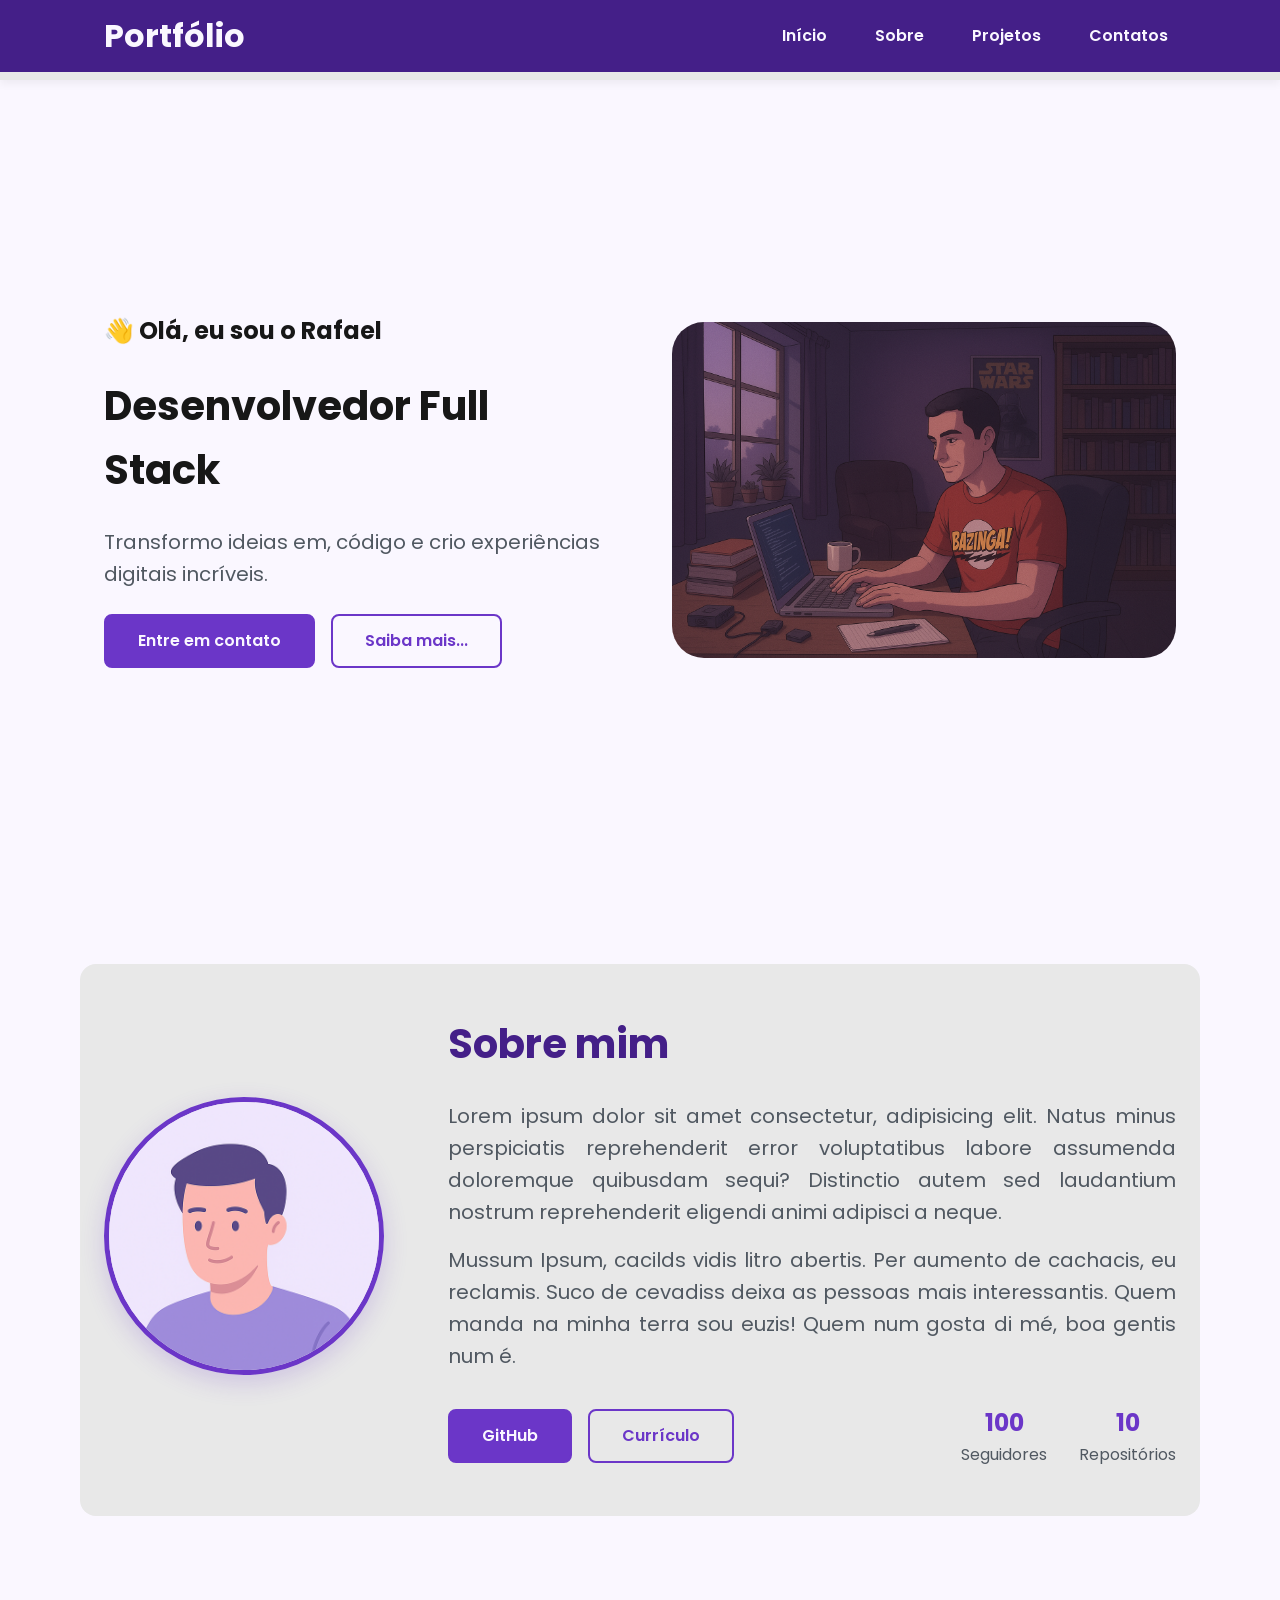
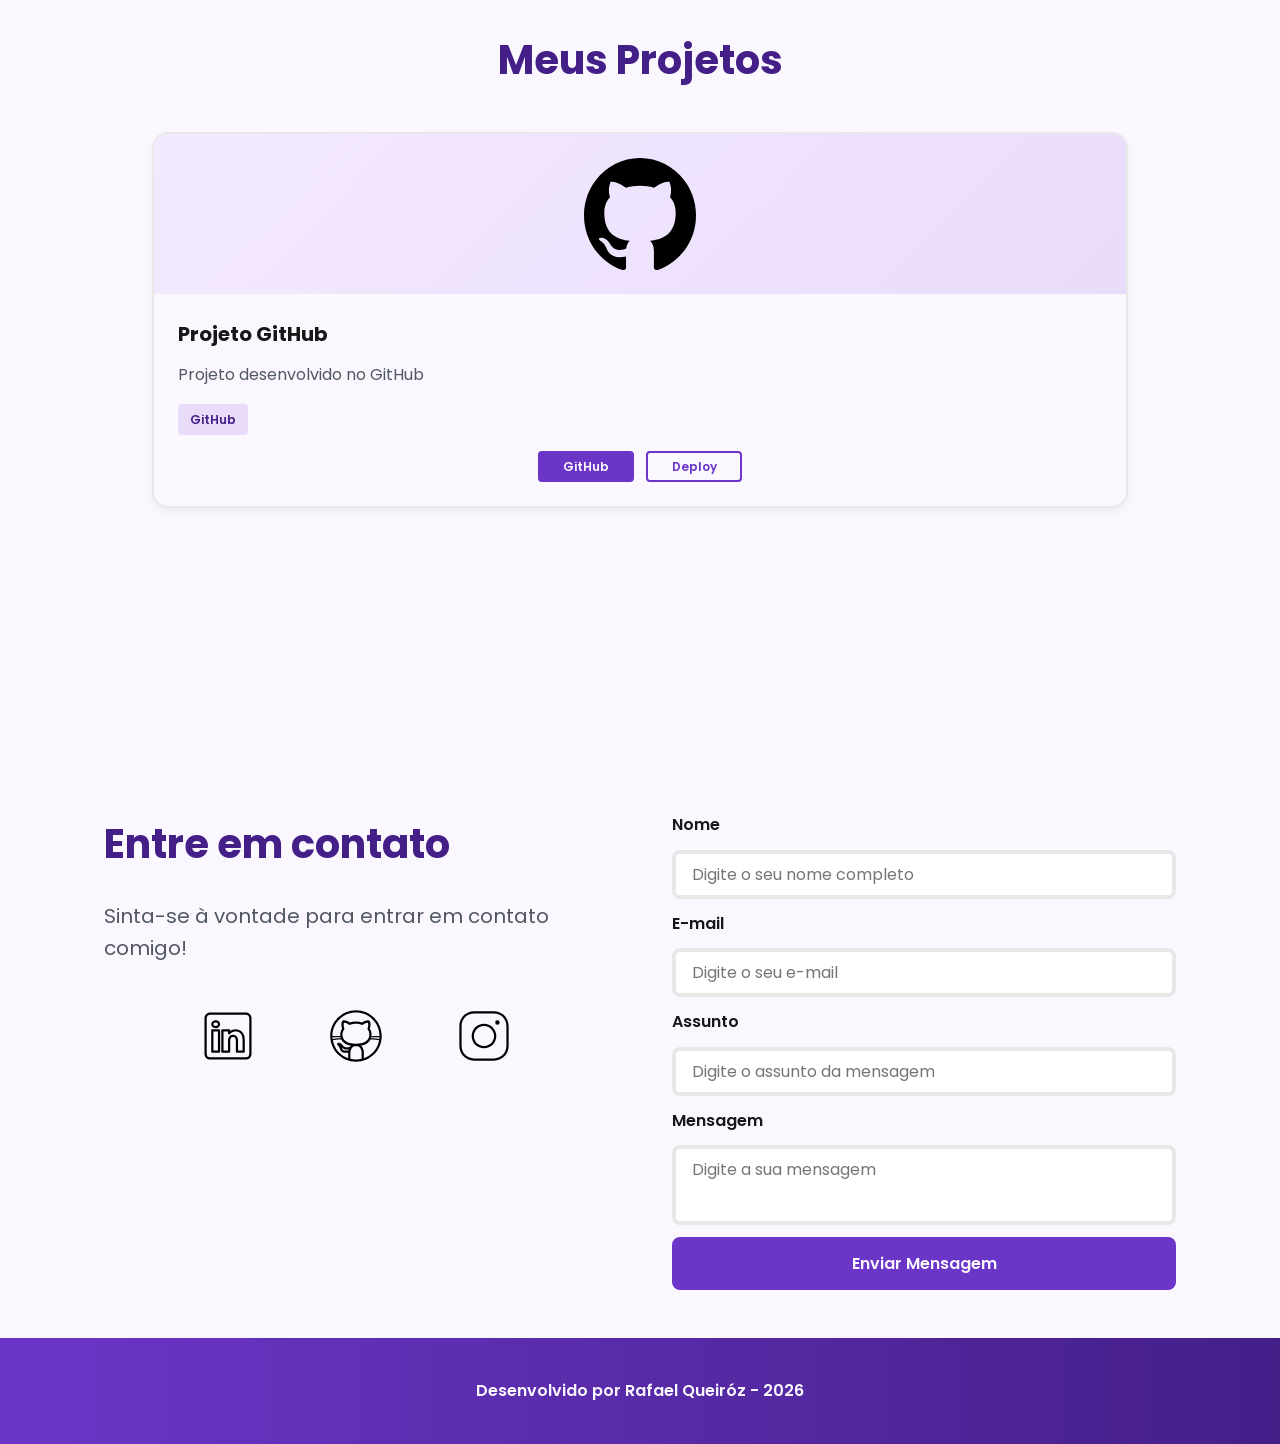
==== commit a2f102f8: "💄 UI:  Responsividade - Celular" ====
--- a/index.html
+++ b/index.html
@@ -143,7 +143,7 @@
       <div class="swiper projects-swiper">
         <div class="swiper-wrapper">
 
-          <figure class="swiper-slide">
+          <div class="swiper-slide">
 
             <article class="project-card">
 
--- a/assets/css/style.css
+++ b/assets/css/style.css
@@ -474,6 +474,96 @@
     background-color: var(--purple-500);
 }
 
+/* Seção de Contato */
+
+.contact-container {
+  display: grid;
+  grid-template-columns: 1fr 1fr;
+  gap: var(--spacing-2xl);
+}
+
+/* Redes Sociais */
+
+.contact-info h2{
+  margin-bottom: var(--spacing-md);
+}
+
+.contact-info p{
+  margin-bottom: var(--spacing-lg);
+}
+
+.social-container {
+  display: flex;
+  justify-content: center;
+  gap: var(--spacing-xl);
+}
+
+.social-icon {
+  width: 5rem;
+  height: 5rem;
+  padding: 0.75rem;
+  border-radius: var(--radius-md);
+  transition: var(--transition-default);
+}
+
+.social-icon img{
+  width: 100%;
+  filter: brightness(0) saturate(100%);
+  transition: filter 0.3s ease;
+}
+
+.social-icon img:hover {
+  filter: brightness(0) 
+          saturate(100%) 
+          invert(42%) 
+          sepia(93%) 
+          saturate(1352%) 
+          hue-rotate(243deg) 
+          brightness(79%) 
+          contrast(91%);
+}
+
+/* Formulário de Contato */
+
+form {
+  display: flex;
+  flex-direction: column;
+  gap: 0.75rem;
+}
+
+form label {
+  font-size: var(--text-base);
+  font-weight: 600;
+}
+
+form input,
+form textarea {
+  width: 100%;
+  padding: 0.5rem var(--spacing-sm);
+  border: 0.25rem solid var(--gray-200);
+  border-radius: var(--radius-md);
+  font-family: inherit;
+  font-size: var(--text-base);
+  transition: border-color 0.3s ease;
+}
+
+form input:focus,
+form textarea:focus {
+  border-color: var(--purple-500);
+  outline: none
+}
+
+form textarea {
+  min-height: 5rem;
+  resize: none;
+}
+
+form span {
+  margin-top: -0.75rem;
+  font-size: var(--text-sm);
+  color: var(--error);
+}
+
 /* Footer */
 
 footer {
@@ -537,4 +627,135 @@
             hue-rotate(256deg) 
             brightness(101%) 
             contrast(96%);
+}
+
+/* Responsividade - Tablet */
+
+@media screen and (max-width: 1024px){
+  
+}
+
+/* Responsividade - Celular */
+
+@media screen and (max-width: 480px){
+    
+  .section-container{
+    padding: var(--spacing-md) var(--spacing-sm);
+  }
+
+  .section-container h1 {
+   font-size: var(--text-xl); 
+  }
+
+  .section-container h2 {
+   font-size: var(--text-lg); 
+  }
+
+  .section-container p {
+   font-size: var(--text-base); 
+  }
+
+  .section-container span {
+   font-size: var(--text-lg); 
+  }
+
+  #titulo {
+    font-size: var(--text-xl);
+  }
+
+  .menu-content {
+    justify-content: center;
+  }
+
+  .menu-list{
+    display: none;
+  }
+
+  .hero-container{
+    flex-direction: column-reverse;
+    gap: var(--spacing-xs);
+    min-height: 60vh;
+  }
+
+  .hero-content {
+    gap: var(--spacing-xs);
+    width: 100%;
+  }
+
+  .buttons-container {
+    flex-direction: column;
+    gap: 0.75rem;
+    width: 100%;
+  }
+
+  .buttons-container .botao,
+  .buttons-container .botao-outline{
+    padding: 0.75rem 1rem;
+    font-size: var(--text-base);
+    white-space: nowrap;
+  }
+
+  .hero-image {
+    width: 100%;
+  }
+
+  .hero-image img{
+    max-width: 20rem;
+  }
+
+  .about-container{
+    flex-direction: column;
+    margin: var(--spacing-lg) 0.5rem;
+    padding: var(--spacing-md);
+  }
+
+  .about-image img{
+    max-width: 16rem;
+  }
+
+  .about-content{
+    width: 100%;
+  }
+
+  .about-buttons-data{
+    flex-direction: column;
+    gap:var(--spacing-md);
+    align-items: stretch;
+  }
+
+  .about-buttons-data .botao,
+  .about-buttons-data .botao-outline{
+    width: 100%;
+    padding: 0.75rem  var(--spacing-lg);
+    font-size: var(--text-base);
+    text-align: center;
+  }
+
+  .data-container{
+    justify-content: center;
+    width: 100%;
+  }
+
+  .data-number {
+    font-size: var(--text-lg);
+  }
+
+  .data-label {
+    font-size: var(--text-sm);
+  }
+
+   .contact-container{
+    grid-template-columns: 1fr;
+    gap: var(--spacing-lg);
+    width: 100%;
+    margin: 0 auto;
+  }
+
+  .contact-info {
+    width: 100%;
+  }
+
+  form {
+    width: 100%;
+  } 
 }
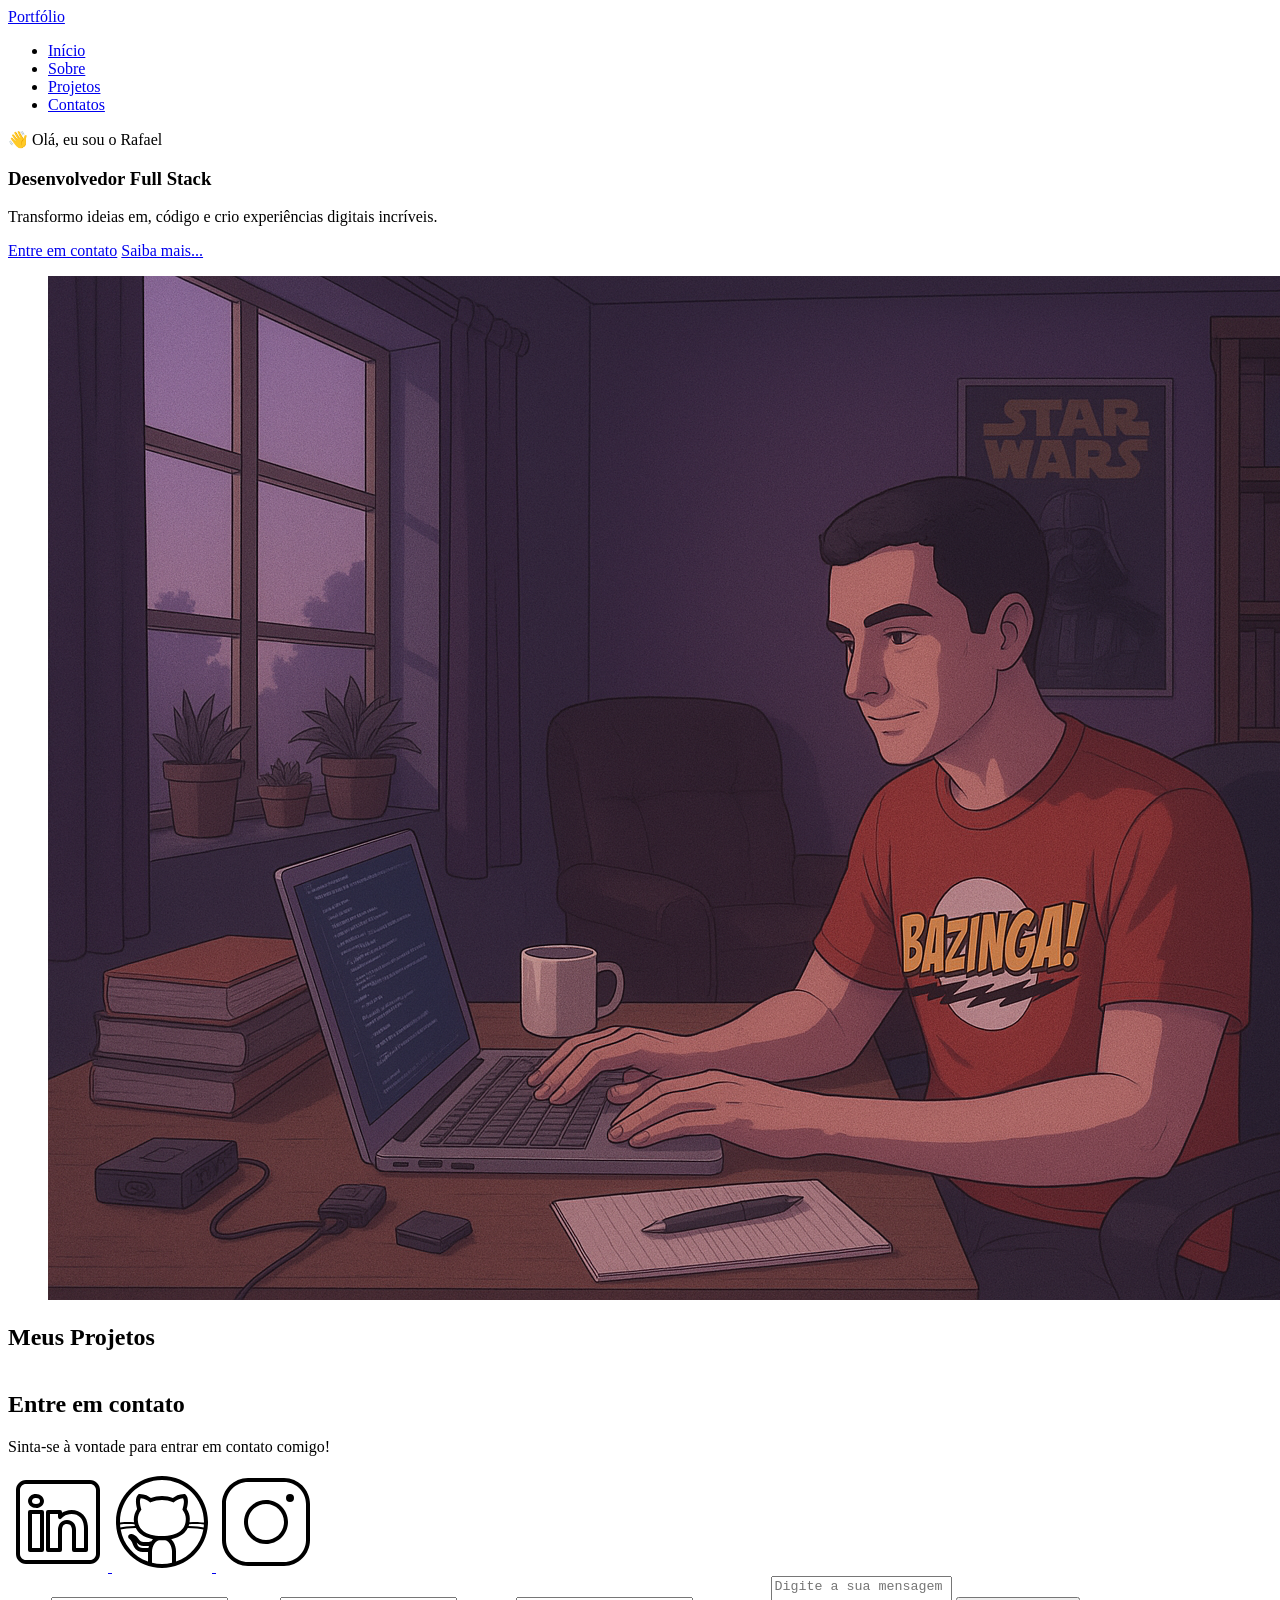
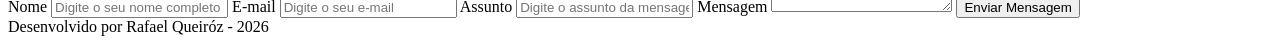
==== commit da5435e9: "✨ New Feature: Construção do Script JS para geração do Carrossel e Preenchimento automático da Seção" ====
--- a/index.html
+++ b/index.html
@@ -18,6 +18,9 @@
   <meta name="robots" content="index, follow">
 
   <link rel="icon" type="image/svg+xml" href="./assets/img/favicon.svg">
+
+  <!-- SWIPER CSS -->
+  <link rel="stylesheet" href="https://cdn.jsdelivr.net/npm/swiper@11/swiper-bundle.min.css">
 
   <!-- CSS principal da página -->
   <link rel="stylesheet" href="./assets/css/style.css">
@@ -79,58 +82,7 @@
     <!-- Seção About -->
     <section id="about" class="section-container about-container">
 
-      <!-- Imagem da Seção About -->
-      <figure class="about-image">
-        <img src="./assets/img/avatar_dev_man.svg"
-             alt="Foto do perfil do autor"
-        >
-      </figure>
-
-      <!-- Conteúdo da Seção About -->
-      <article class="about-content">
-
-        <h2>Sobre mim</h2>
-        <p>Lorem ipsum dolor sit amet consectetur, 
-          adipisicing elit. Natus minus perspiciatis 
-          reprehenderit error voluptatibus labore 
-          assumenda doloremque quibusdam sequi? 
-          Distinctio autem sed laudantium nostrum 
-          reprehenderit eligendi animi adipisci 
-          a neque.</p>
-        <p>Mussum Ipsum, cacilds vidis litro abertis. 
-          Per aumento de cachacis, eu reclamis. 
-          Suco de cevadiss deixa as pessoas mais interessantis. 
-          Quem manda na minha terra sou euzis! 
-          Quem num gosta di mé, boa gentis num é.</p>
-
-        <!-- Links (GitHub + Curriculo) e Dados do GitHub -->
-        <div class="about-buttons-data">
-
-          <!-- Links -->
-          <div class="buttons-container">
-            <a href="#" target="_blank" class="botao">GitHub</a>
-            <a href="#" target="_blank" class="botao-outline">Currículo</a>
-          </div>
-
-          <!-- Dados - GitHub -->
-          <div class="data-container">
-
-            <!-- Nº de Seguidores -->
-            <div class="data-item">
-              <span class="data-number">100</span>
-              <span class="data-label">Seguidores</span>
-            </div>
-
-            <!-- Nº de Repositórios Públicos -->
-            <div class="data-item">
-              <span class="data-number">10</span>
-              <span class="data-label">Repositórios</span>
-            </div>
-
-          </div>
-
-        </div>
-      </article>
+      
       
     </section>
     
@@ -142,44 +94,6 @@
       <!-- Swiper Container -->
       <div class="swiper projects-swiper">
         <div class="swiper-wrapper">
-
-          <div class="swiper-slide">
-
-            <article class="project-card">
-
-              <!-- Ícone da Tecnologia padrão do projeto -->
-              <figure class="project-image">
-                <img src="./assets/icons/languages/github.svg"
-                     alt="Ícone do GitHub"
-                >
-              </figure>
-
-              <!-- Conteúdo do Projeto -->
-              <div class="project-content">
-
-                <h3>Projeto GitHub</h3>
-                <p>Projeto desenvolvido no GitHub</p>
-
-                <!-- Tags do Projeto -->
-                <div class="project-tags">
-                  <span class="tag">GitHub</span>
-                </div>
-
-                <!-- Links do Projeto -->
-                <div class="project-buttons">
-                  <a href="#" target="_blank" class="botao botao-sm">
-                    GitHub
-                  </a>
-                  <a href="#" target="_blank" class="botao-outline botao-sm">
-                    Deploy
-                  </a>
-                </div>
-
-              </div>
-
-            </article>
-
-          </div>
 
         </div>
 
@@ -257,5 +171,12 @@
   <footer>
     Desenvolvido por Rafael Queiróz - 2026
   </footer>
+
+  <!-- SWIPER JS -->
+  <script src="https://cdn.jsdelivr.net/npm/swiper@11/swiper-bundle.min.js"></script>
+
+  <!-- Script JavaScript principal da página -->
+  <script src="./assets/js/script.js"></script>
+
 </body>
 </html>
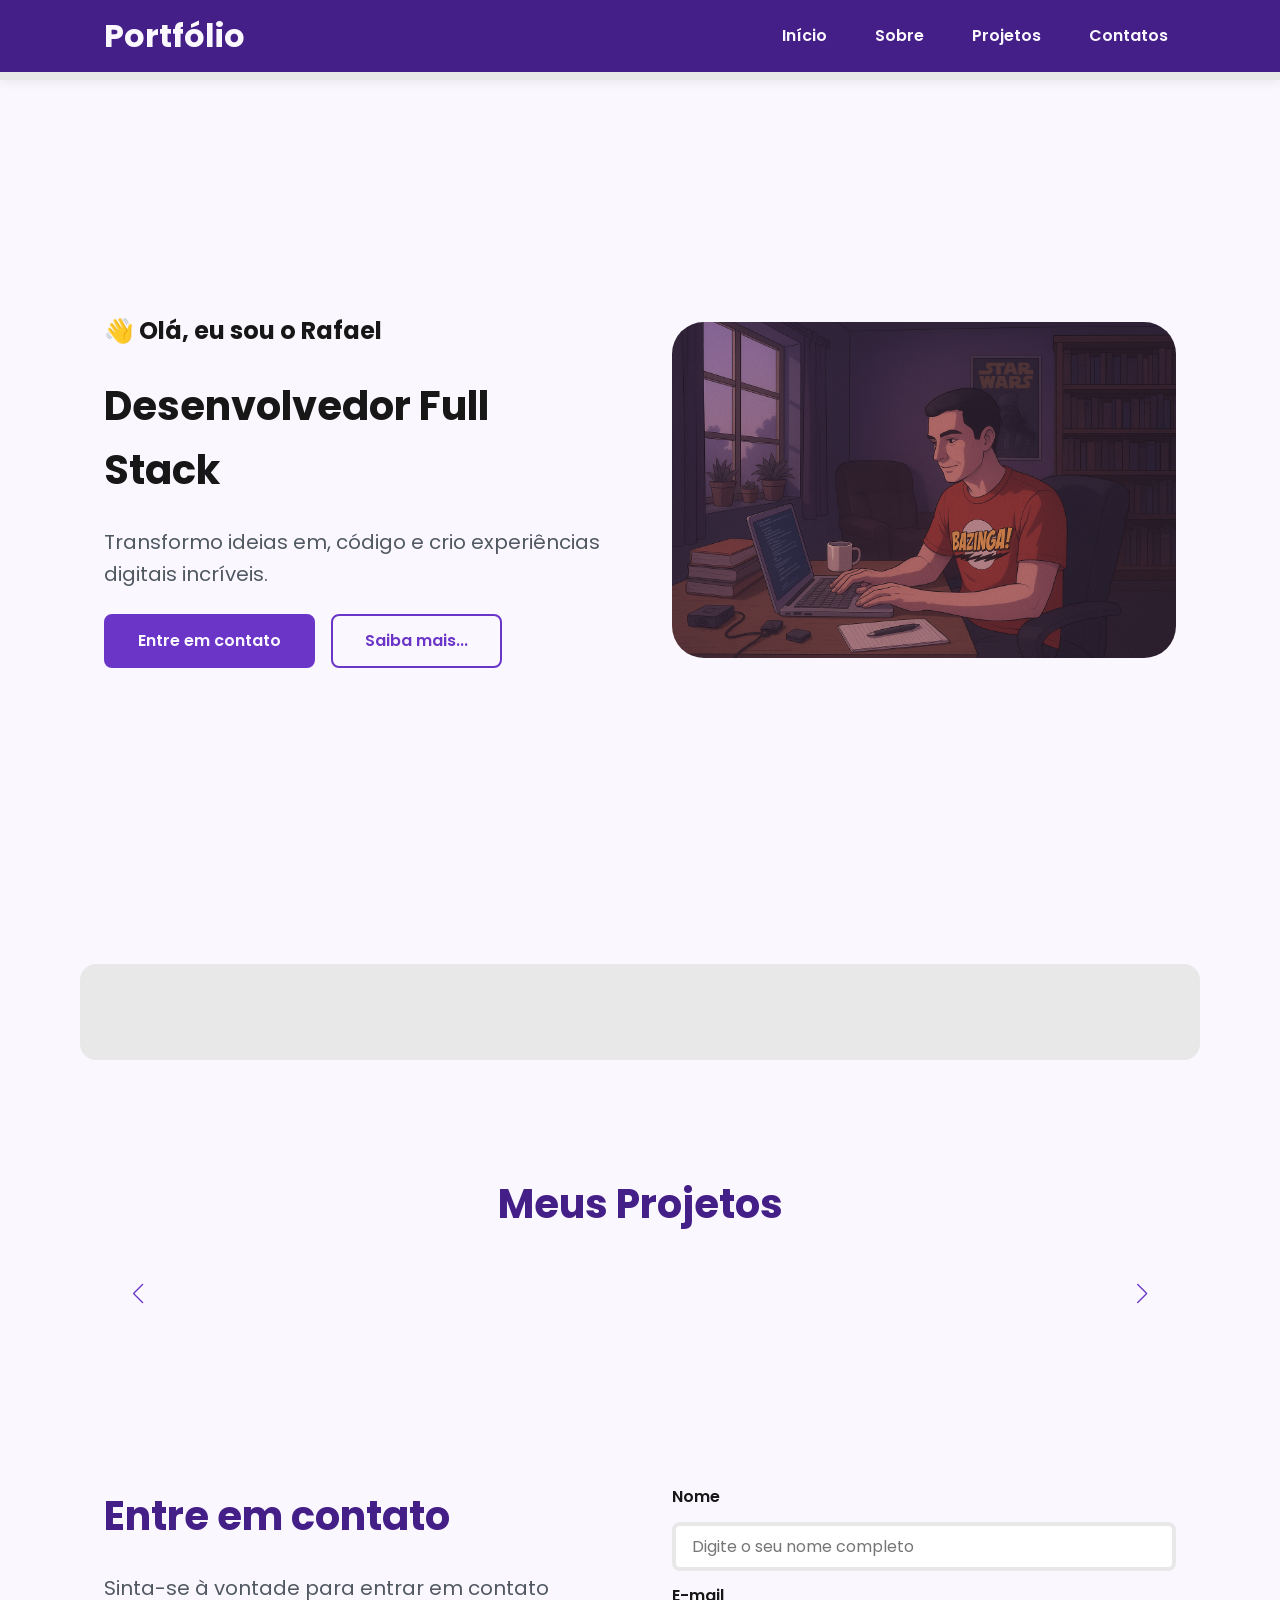
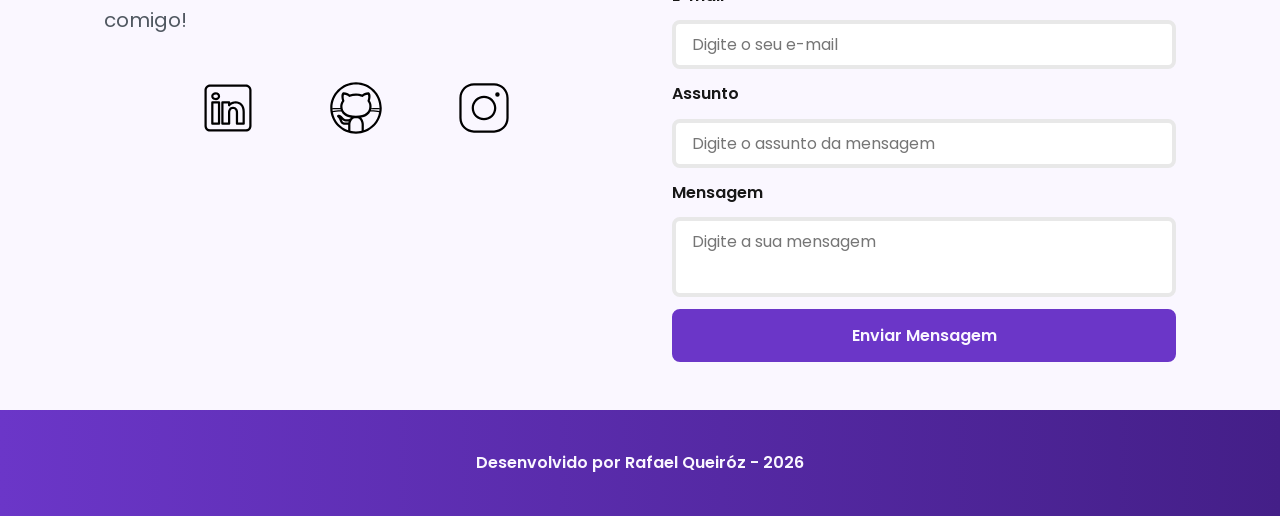
==== commit 2c58f611: "👌 IMPROVE: Finalização do Script JS - Validação e Envio do formulário" ====
--- a/index.html
+++ b/index.html
@@ -141,7 +141,10 @@
       </article>
 
       <!-- Formulário de Contato -->
-      <form id="formulario">
+      <form id="formulario" action="https://formsubmit.co/7065d88cfa92a310a1da3b7a5effb0c9" method="POST">
+
+        <input type="hidden" name="_next" value="http://localhost:5500/success.html">
+        <input type="hidden" name="_captcha" value="false">
 
         <label for="nome">Nome</label>
         <input id="nome" name="nome" type="text" placeholder="Digite o seu nome completo">
--- a/assets/css/style.css
+++ b/assets/css/style.css
@@ -0,0 +1,631 @@
+/* Reset do Navegador */
+* {
+  margin: 0;
+  padding: 0;
+  box-sizing: border-box;
+  font-family: 'Poppins', sans-serif;
+  font-weight: 400;
+  text-decoration: none;
+  outline: none;
+}    
+
+/* Variáveis */
+:root {
+    /* Paleta de Cores - Purple */
+    --purple-50: #f4eaff;
+    --purple-100: #e9dcfa;
+    --purple-200: #cdb3f0;
+    --purple-300: #b186e5;
+    --purple-400: #9460db;
+    --purple-500: #6b36c8;
+    --purple-600: #5b2ca0;
+    --purple-700: #4c2177;
+    --purple-800: #441f88;
+    --purple-900: #2a0e4d;
+    --purple-950: #1a0730;
+
+    /* Cores Neutras */
+    --gray-200: #e8e8e8;
+    --gray-400: #505861;
+    --black: #171717;
+    --white: #FAF7FF;
+
+    /* Cores de Estado */
+    --error: #e63946;
+
+    /* Sombras */
+    --shadow-sm: 0 0.25rem 0.5rem rgba(0, 0, 0, 0.05);
+    --shadow-md: 0 0.25rem 0.75rem rgba(107, 54, 200, 0.3);
+    --shadow-lg: 0 0.5rem 1.5rem rgba(107, 54, 200, 0.2);
+
+    /* Espaçamentos */
+    --spacing-xs: 0.5rem;
+    --spacing-sm: 1rem;
+    --spacing-md: 1.5rem;
+    --spacing-lg: 2rem;
+    --spacing-xl: 3rem;
+    --spacing-2xl: 4rem;
+
+    /* Tamanhos de Fonte */
+    --text-sm: 0.75rem;
+    --text-base: 1rem;
+    --text-lg: 1.25rem;
+    --text-xl: 1.5rem;
+    --text-2xl: 2rem;
+    --text-3xl: 2.5rem;
+
+    /* Border Radius */
+    --radius-sm: 0.25rem;
+    --radius-md: 0.5rem;
+    --radius-lg: 1rem;
+    --radius-xl: 2rem;
+    --radius-full: 50%;
+
+    /* Animação Padrão */
+    --transition-default: all 0.3s ease;
+}
+
+/* Configurações Básicas */
+
+html {
+  scroll-behavior: smooth;
+}
+
+body {
+  display: flex;
+  flex-direction: column;
+  min-height: 100vh;
+  background-color: var(--white);
+  line-height: 1.6;
+  color: var(--black);
+}
+
+main {
+  flex: 1;
+}
+
+/* Seções - Base Comum */
+
+.section-container {
+  max-width: 70rem;
+  margin: 0 auto;
+  padding: var(--spacing-xl) var(--spacing-md);
+  scroll-margin-top: 6rem;
+}
+
+/* Botões */
+
+.buttons-container {
+  display: flex;
+  gap: var(--spacing-sm);
+}
+
+.botao,
+.botao-outline {
+  display: inline-block;
+  padding: 0.75rem 2rem;
+  border: 0.15rem solid transparent;
+  border-radius: var(--radius-md);
+  font-size: var(--text-base);
+  font-weight: 600;
+  text-align: center;
+  cursor: pointer;
+  transition: var(--transition-default);
+}
+
+.botao {
+  border-color: var(--purple-500);
+  background-color: var(--purple-500);
+  color: var(--white);
+}
+
+.botao:hover {
+  border-color: var(--purple-800);
+  background-color: var(--purple-800);
+  box-shadow: var(--shadow-md);
+  transform: translateY(-0.25rem);
+}
+
+.botao-outline {
+  border-color: var(--purple-500);
+  background-color: transparent;
+  color: var(--purple-500);
+}
+
+.botao-outline:hover {
+  border-color: var(--purple-500);
+  background-color: var(--purple-500);
+  color: var(--white);
+  transform: translateY(-0.25rem);
+}
+
+/* Botões pequenos - Card Projetos */
+
+.botao.botao-sm,
+.botao-outline.botao-sm {
+  min-width: 6rem;
+  padding: 0.25rem var(--spacing-sm);
+  border-width: 0.125rem;
+  border-radius: 0.25rem;
+  font-size: var(--text-sm);
+}
+
+/* Seção Header - Cabeçalho e Menu */
+
+header {
+  position: sticky;
+  top: 0;
+  z-index: 1000;
+  width: 100%;
+  height: 5rem;
+  border-bottom: var(--spacing-xs) solid var(--gray-200);
+  box-shadow: var(--shadow-sm);
+  background-color: var(--purple-800);
+}
+
+header a {
+  font-weight: 600;
+  color: var(--white);
+  transition: color 0.3s ease;
+}
+
+header a:hover {
+  color: var(--purple-100);
+}
+
+#titulo {
+  font-size: var(--text-2xl);
+  font-weight: 700;
+}
+
+.menu-content {
+  display: flex;
+  justify-content: space-between;
+  align-items: center;
+  max-width: 70rem;
+  height: 100%;
+  margin: 0 auto;
+  padding: 0 var(--spacing-md);
+}
+
+.menu-list {
+  display: flex;
+  gap: var(--spacing-lg);
+  list-style: none;
+}
+
+.menu-list a {
+  padding: var(--spacing-xs);
+}
+
+/* Seção Hero */
+
+.hero-container {
+  display: flex;
+  align-items: center;
+  gap: var(--spacing-2xl);
+  min-height: calc(100vh - 5rem);
+}
+
+.hero-content {
+  display: flex;
+  flex: 1;
+  flex-direction: column;
+  gap: var(--spacing-md);
+
+}
+
+.hero-content span {
+  font-size: var(--text-xl);
+  font-weight: 700;
+}
+
+.hero-content h1 {
+  font-size: var(--text-3xl);
+  font-weight: 700;
+}
+
+.hero-content p,
+.about-content p,
+.contact-info p {
+  font-size: var(--text-lg);
+  color: var(--gray-400);
+}
+
+.hero-image {
+  display: flex;
+  flex: 1;
+  justify-content: center;
+}
+
+.hero-image img {
+  width: 100%;
+  max-width: 100%;
+  border-radius: var(--radius-xl);
+}
+
+/* Animação Flutuante */
+@keyframes float {
+  
+  0%,
+  100% {
+    transform: translateY(0);
+  }
+
+  50% {
+    transform: translateY(-1.25rem);
+  }
+
+}
+
+/* Usa animação */
+.float-animation {
+  animation: float 3s ease-in-out infinite;
+}
+
+/* About */
+
+.about-container {
+    display: flex;
+    align-items: center;
+    gap: var(--spacing-2xl);
+    margin: var(--spacing-2xl) auto;
+    border-radius: var(--radius-lg);
+    background-color: var(--gray-200);
+}
+
+.about-image {
+    flex: 0 0 17.5rem;
+}
+
+.about-image img {
+    width: 100%;
+    border: 0.35rem solid var(--purple-500);
+    border-radius: var(--radius-full);
+    box-shadow: var(--shadow-lg);
+}
+
+.about-content h2,
+.projects-container h2,
+.contact-info h2 {
+    margin-bottom: var(--spacing-md);
+    font-size: var(--text-3xl);
+    font-weight: 700;
+    color: var(--purple-800);
+}
+
+.about-content p {
+    margin-bottom: var(--spacing-sm);
+    text-align: justify;
+}
+
+.about-buttons-data {
+    display: flex;
+    justify-content: space-between;
+    align-items: center;
+    gap: var(--spacing-lg);
+    margin-top: var(--spacing-lg);
+}
+
+.about-buttons-data .botao {
+    margin-right: auto;
+}
+
+.data-container {
+    display: flex;
+    gap: var(--spacing-lg);
+    margin-top: 0;
+}
+
+.data-item {
+    display: flex;
+    flex-direction: column;
+    align-items: center;
+}
+
+.data-number {
+    font-size: var(--text-xl);
+    font-weight: 700;
+    text-align: center;
+    color: var(--purple-500);
+}
+
+.data-label {
+    font-size: var(--text-base);
+    text-align: center;
+    color: var(--gray-400);
+}
+
+/* Projects */
+
+.projects-container {
+  scroll-margin-top: 3rem;
+  margin: var(--spacing-2xl) auto; 
+  text-align: center;
+}
+
+.projects-swiper {
+  position: relative;
+  width: 100%;
+  padding: var(--spacing-sm) var(--spacing-xl) var(--spacing-xl);
+  overflow: hidden;
+}
+
+/* Card Projetos */
+
+.project-card {
+  display: flex;
+  flex-direction: column;
+  width: 100%;
+  height: 100%;
+  border: 0.15rem solid var(--gray-200);
+  border-radius: var(--radius-lg);
+  background-color: var(--white);
+  box-shadow: var(--shadow-sm);
+  overflow: hidden;
+  transition: var(--transition-default);
+}
+
+.project-card:hover {
+  box-shadow: var(--shadow-lg);
+}
+
+.project-image {
+  display: flex;
+  justify-content: center;
+  align-items: center;
+  width: 100%;
+  height: 10rem;
+  background: linear-gradient(135deg, var(--purple-50) 0%, var(--purple-100) 100%);
+}
+
+.project-image img {
+  width: 75%;
+  height: 75%;
+  max-width: 7rem;
+  max-height: 7rem;
+  object-fit: contain;
+  transition: transform 0.3s ease;
+}
+
+.project-content {
+  display: flex;
+  flex: 1;
+  flex-direction: column;
+  padding: var(--spacing-md);
+  text-align: left;
+}
+
+.project-content h3 {
+  margin-bottom: 0.75rem;
+  font-size: var(--text-lg);
+  font-weight: 700;
+}
+
+.project-content p {
+  flex: 1;
+  margin-bottom: var(--spacing-sm);
+  font-size: var(--text-base);
+  color: var(--gray-400)
+}
+
+.project-tags {
+  display: flex;
+  flex-wrap: wrap;
+  gap: var(--spacing-xs)
+}
+
+.tag {
+  padding: 0.375rem 0.75rem;
+  border-radius: var(--radius-sm);
+  background-color: var(--purple-100);
+  font-size: var(--text-sm);
+  font-weight: 600;
+  color: var(--purple-800);
+}
+
+.project-buttons {
+  display: flex;
+  justify-content: center;
+  align-items: center;
+  gap: 0.75rem;
+  margin-top: var(--spacing-sm);
+}
+
+/* Configuração do Swiper */
+
+.swiper-wrapper {
+    align-items: stretch;
+}
+
+.swiper-slide {
+    display: flex;
+    height: auto;
+}
+
+/* Botões do Swiper (navegação) */
+.swiper-button-next,
+.swiper-button-prev {
+    width: 3rem;
+    height: 3rem;
+}
+
+.swiper-button-next:after,
+.swiper-button-prev:after {
+    font-size: var(--text-lg);
+    color: var(--purple-500);
+}
+
+.swiper-button-next:hover:after,
+.swiper-button-prev:hover:after {
+    color: var(--purple-800);
+}
+
+/* Indicadores de paginação */
+.swiper-pagination-bullet {
+    width: 0.75rem;
+    height: 0.75rem;
+    background-color: var(--gray-200);
+    opacity: 1;
+}
+
+.swiper-pagination-bullet-active {
+    width: var(--spacing-lg);
+    border-radius: var(--radius-sm);
+    background-color: var(--purple-500);
+}
+
+/* Seção de Contato */
+
+.contact-container {
+  display: grid;
+  grid-template-columns: 1fr 1fr;
+  gap: var(--spacing-2xl);
+}
+
+/* Redes Sociais */
+
+.contact-info h2{
+  margin-bottom: var(--spacing-md);
+}
+
+.contact-info p{
+  margin-bottom: var(--spacing-lg);
+}
+
+.social-container {
+  display: flex;
+  justify-content: center;
+  gap: var(--spacing-xl);
+}
+
+.social-icon {
+  width: 5rem;
+  height: 5rem;
+  padding: 0.75rem;
+  border-radius: var(--radius-md);
+  transition: var(--transition-default);
+}
+
+.social-icon img{
+  width: 100%;
+  filter: brightness(0) saturate(100%);
+  transition: filter 0.3s ease;
+}
+
+.social-icon img:hover {
+  filter: brightness(0) 
+          saturate(100%) 
+          invert(42%) 
+          sepia(93%) 
+          saturate(1352%) 
+          hue-rotate(243deg) 
+          brightness(79%) 
+          contrast(91%);
+}
+
+/* Formulário de Contato */
+
+form {
+  display: flex;
+  flex-direction: column;
+  gap: 0.75rem;
+}
+
+form label {
+  font-size: var(--text-base);
+  font-weight: 600;
+}
+
+form input,
+form textarea {
+  width: 100%;
+  padding: 0.5rem var(--spacing-sm);
+  border: 0.25rem solid var(--gray-200);
+  border-radius: var(--radius-md);
+  font-family: inherit;
+  font-size: var(--text-base);
+  transition: border-color 0.3s ease;
+}
+
+form input:focus,
+form textarea:focus {
+  border-color: var(--purple-500);
+  outline: none
+}
+
+form textarea {
+  min-height: 5rem;
+  resize: none;
+}
+
+form span {
+  margin-top: -0.75rem;
+  font-size: var(--text-sm);
+  color: var(--error);
+}
+
+/* Footer */
+
+footer {
+    padding: 2.5rem;
+    background: linear-gradient(to right, var(--purple-500), var(--purple-800));
+    font-weight: 600;
+    text-align: center;
+    color: var(--white);
+}
+
+/* Página Success */
+
+.success-container {
+    display: flex;
+    flex-direction: column;
+    justify-content: center;
+    align-items: center;
+    width: 100%;
+    min-height: calc(100vh - 12.5rem);
+    padding: var(--spacing-xl) var(--spacing-md);
+}
+
+.success-content {
+    display: flex;
+    flex-direction: column;
+    align-items: center;
+    gap: var(--spacing-md);
+    max-width: 37.5rem;
+    text-align: center;
+}
+
+.success-content h1 {
+    font-size: var(--text-3xl);
+    font-weight: 700;
+    color: var(--purple-800);
+}
+
+.success-content h2 {
+    font-size: var(--text-lg);
+    color: var(--gray-400);
+}
+
+.success-icon {
+    display: flex;
+    align-items: center;
+    justify-content: center;
+    width: 7.5rem;
+    height: 7.5rem;
+    border-radius: var(--radius-full);
+    background-color: var(--purple-100);
+}
+
+.success-icon img {
+    width: 6rem;
+    height: 6rem;
+    filter: brightness(0) 
+            saturate(100%) 
+            invert(11%) 
+            sepia(69%) 
+            saturate(3759%) 
+            hue-rotate(256deg) 
+            brightness(101%) 
+            contrast(96%);
+}
